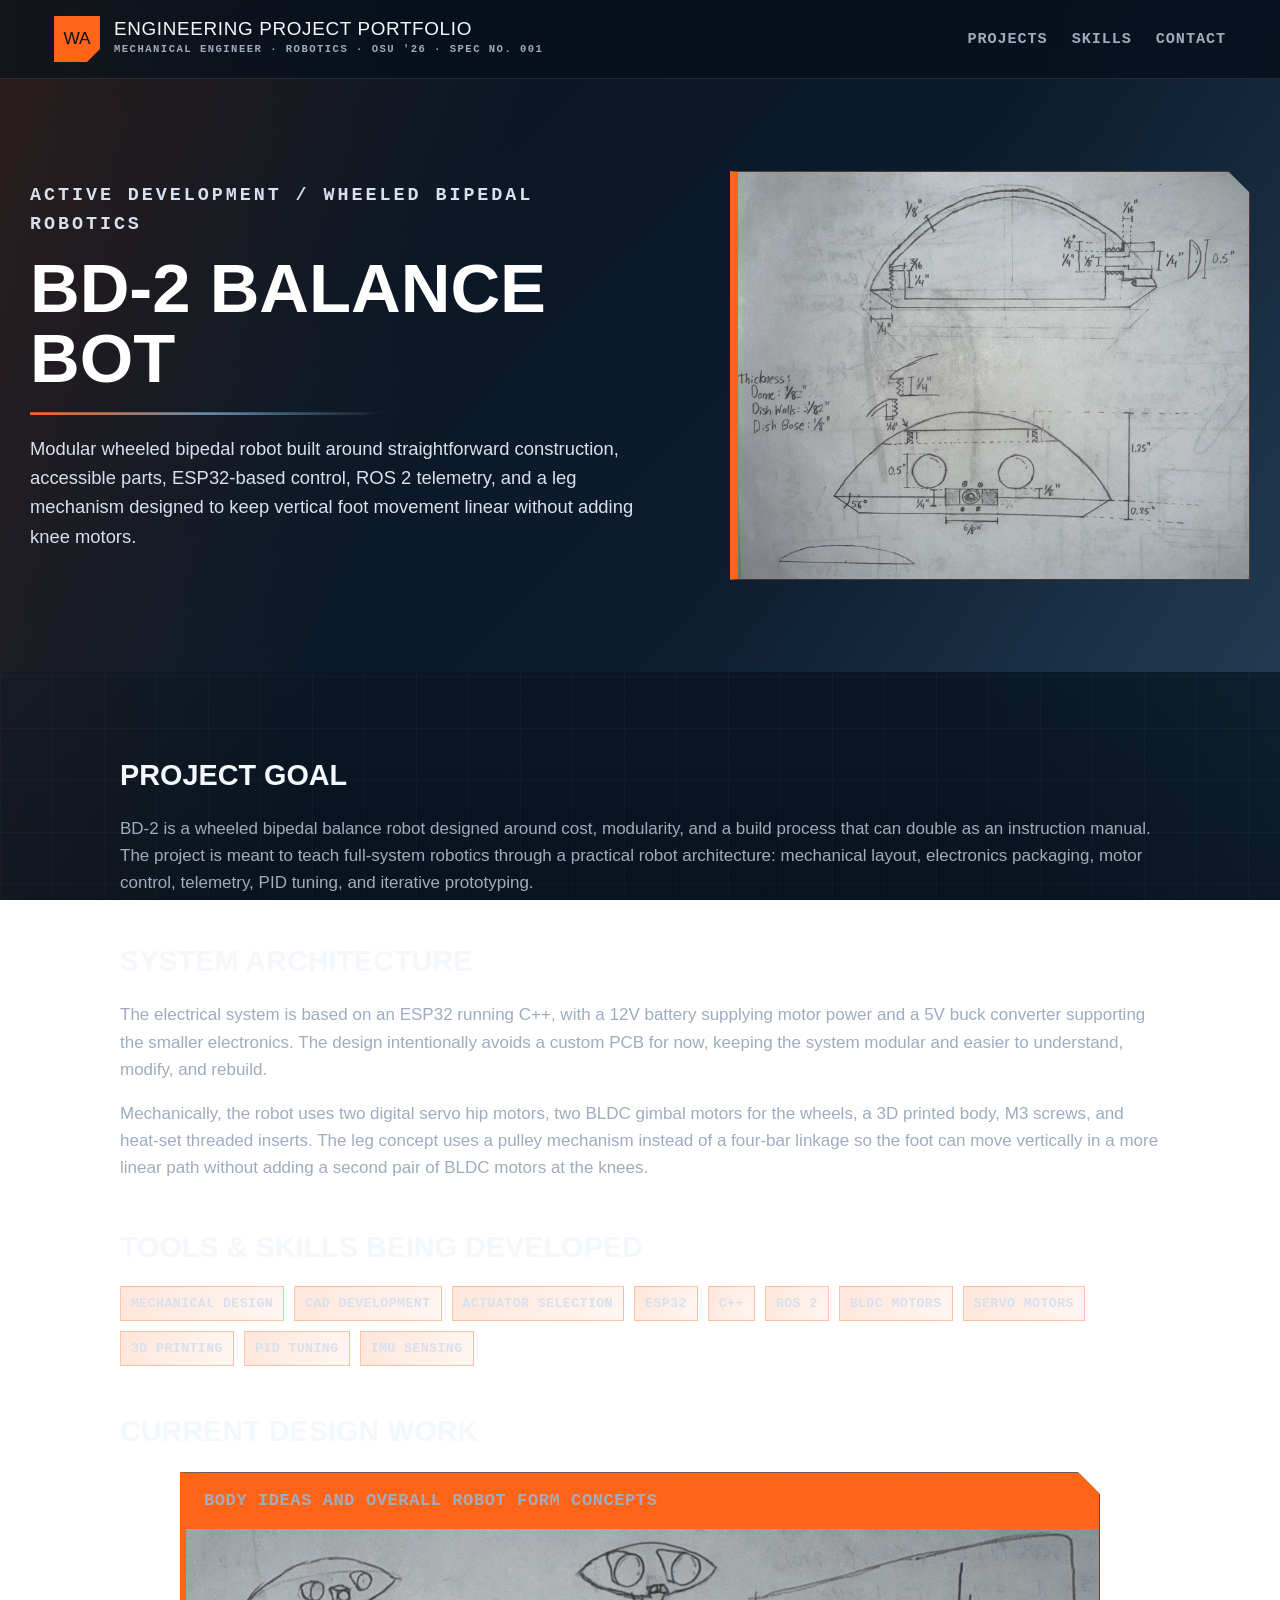
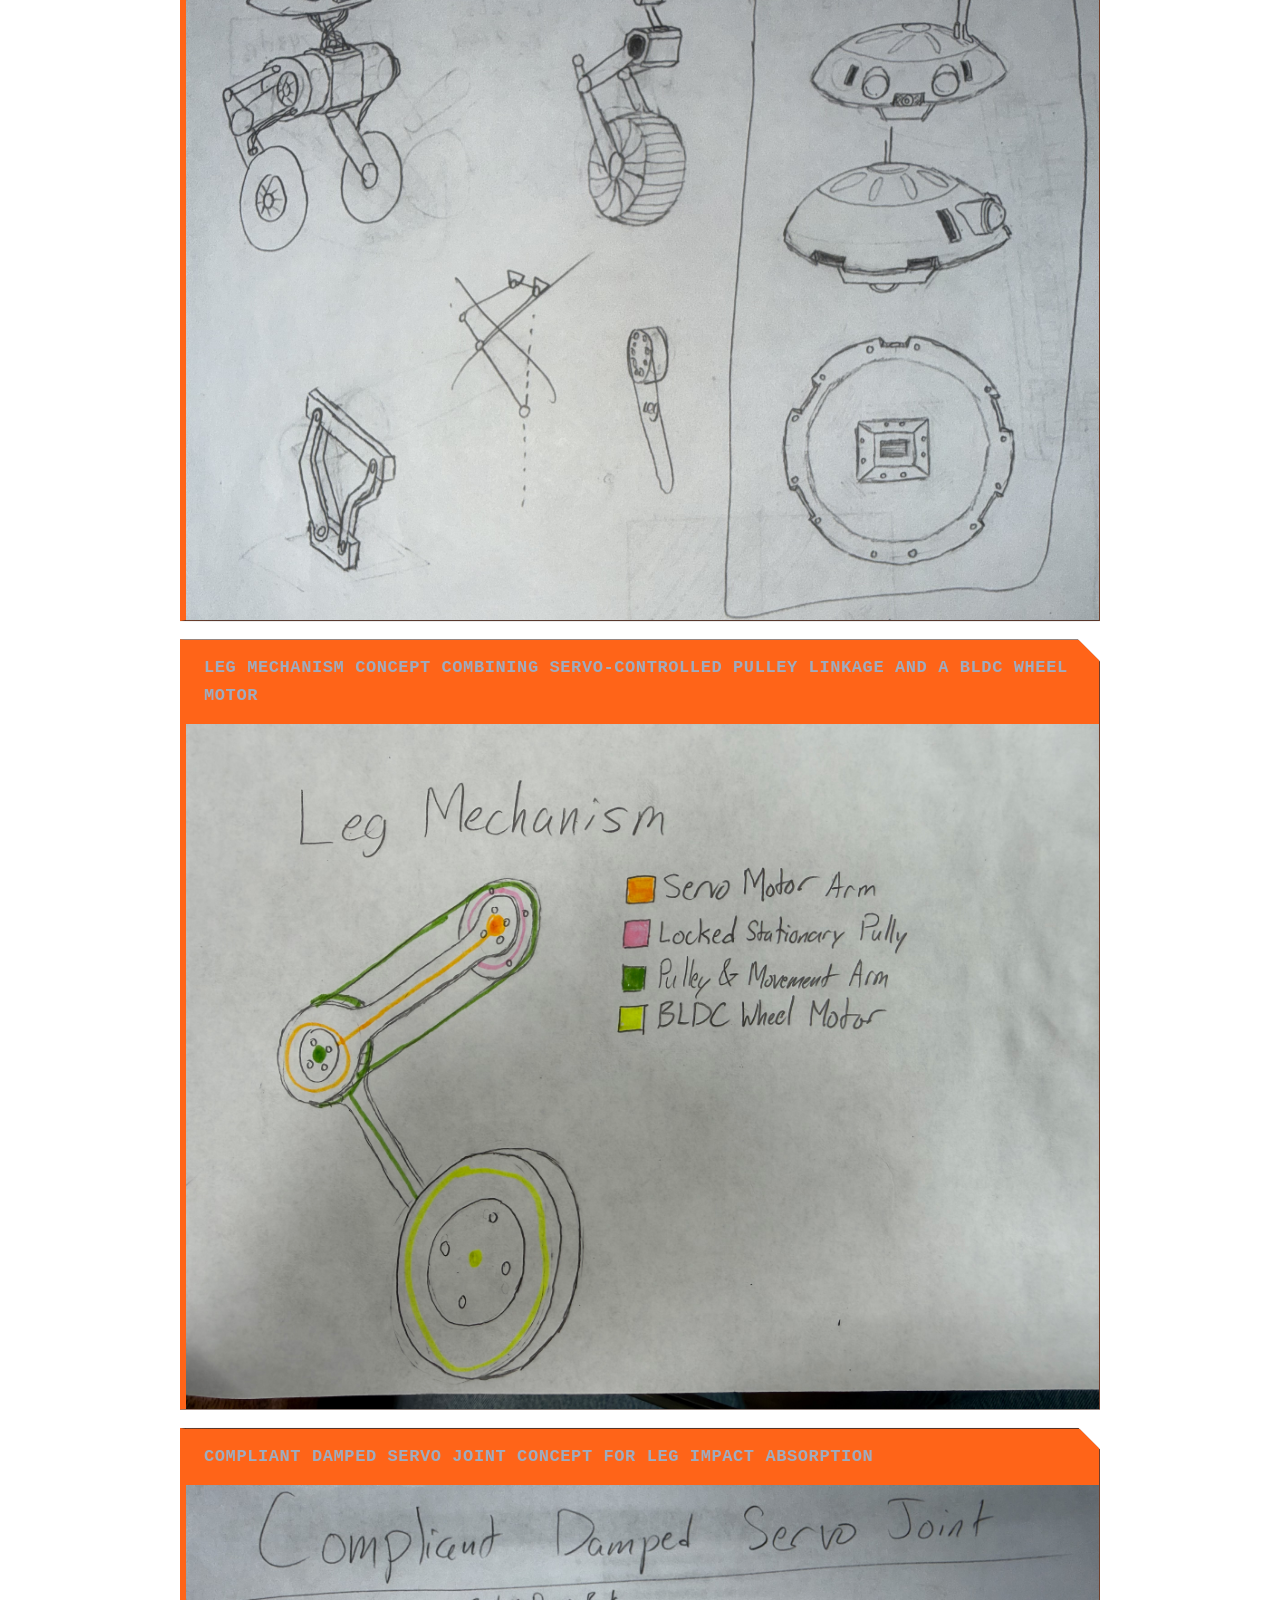
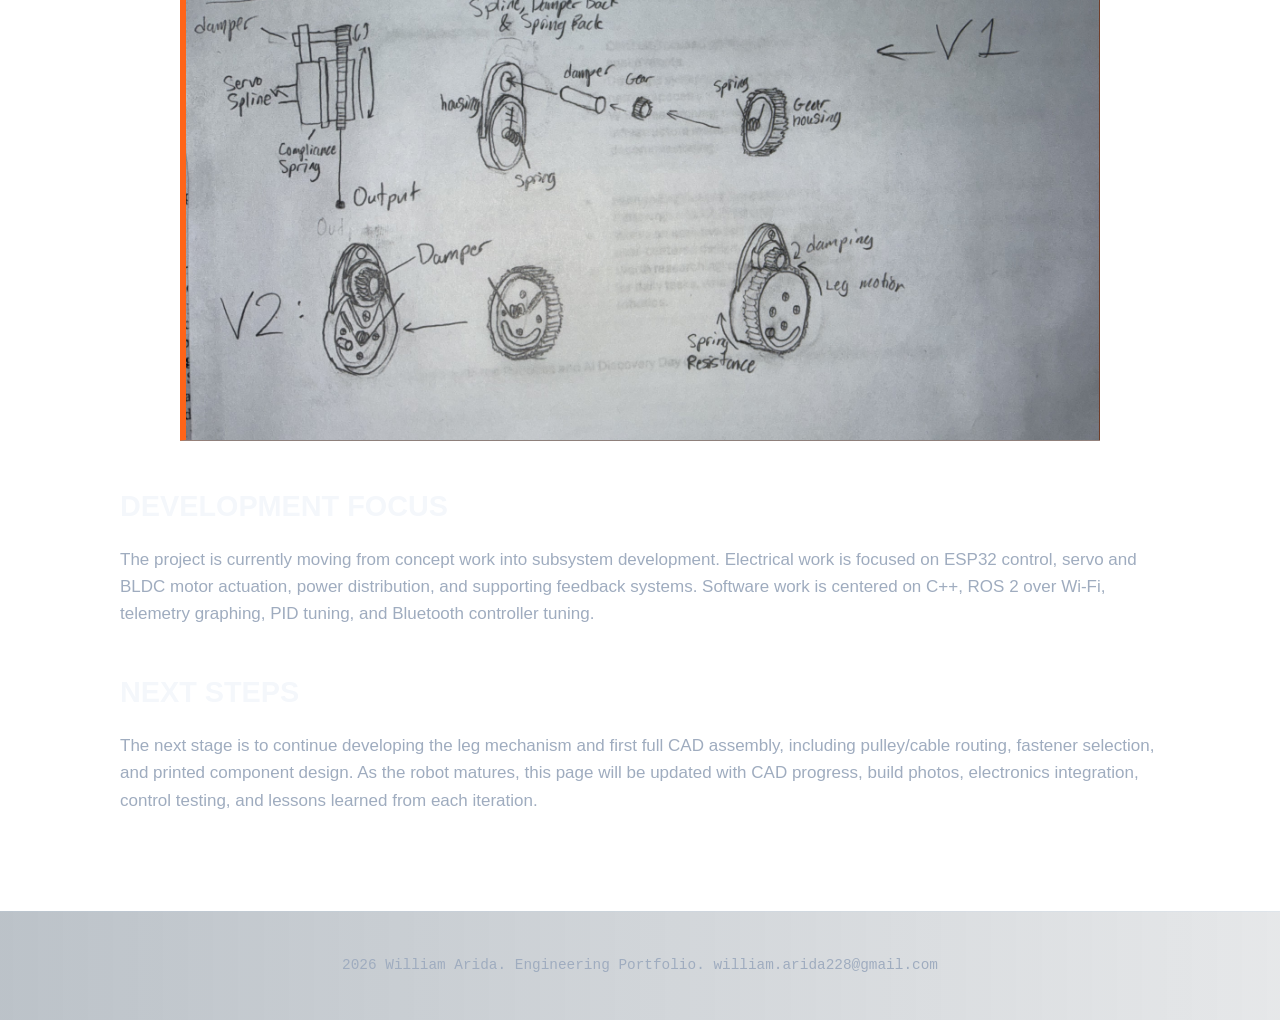
==== projects/bipedal_robot/bipedal_robot_index.html @ d2b4e628 "Polish portfolio orange accents" ====
<!DOCTYPE html>
<html lang="en">
<head>
  <meta charset="UTF-8">
  <meta name="viewport" content="width=device-width, initial-scale=1.0">
  <title>BD-2 Balance Bot | William Arida</title>
  <meta name="description" content="William Arida active robotics project page for BD-2, a modular wheeled bipedal balance robot using ESP32 control, C++, ROS 2 telemetry, servo hips, BLDC wheel motors, and 3D printed mechanical systems.">
  <meta name="author" content="William Arida">
  <meta name="robots" content="index, follow">
  <link rel="canonical" href="https://williamarida.github.io/projects/bipedal_robot/bipedal_robot_index.html">
  <meta property="og:type" content="article">
  <meta property="og:title" content="BD-2 Balance Bot | William Arida">
  <meta property="og:description" content="Active robotics development project by William Arida focused on a modular wheeled bipedal robot with servo hips, BLDC wheel motors, ESP32 control, and ROS 2 telemetry.">
  <meta property="og:url" content="https://williamarida.github.io/projects/bipedal_robot/bipedal_robot_index.html">
  <meta property="og:image" content="https://williamarida.github.io/projects/bipedal_robot/images/Head_Schematic.jpeg">
  <meta name="twitter:card" content="summary_large_image">

  <script type="application/ld+json">
  {
    "@context": "https://schema.org",
    "@type": "CreativeWork",
    "name": "BD-2 Balance Bot",
    "url": "https://williamarida.github.io/projects/bipedal_robot/bipedal_robot_index.html",
    "author": {
      "@type": "Person",
      "name": "William Arida",
      "url": "https://williamarida.github.io/"
    },
    "about": [
      "Robotics",
      "Self-balancing control",
      "Inverted pendulum",
      "PID control",
      "ESP32",
      "ROS 2",
      "BLDC motors",
      "Mechanical linkages",
      "Prototyping"
    ]
  }
  </script>
  <link rel="stylesheet" href="../../style.css?v=20260930-orange-hero-rails">
</head>

<body>
  <header class="site-header">
    <nav class="navbar">
      <a href="../../index.html" class="logo" aria-label="William Arida portfolio homepage">
        <span class="logo-badge">WA</span>
        <span class="logo-copy">
          <span class="logo-title">Engineering Project Portfolio</span>
          <span class="logo-subtitle">Mechanical Engineer · Robotics · OSU '26 · Spec No. 001</span>
        </span>
      </a>

      <div class="nav-links">
        <a href="../../index.html#projects">Projects</a>
        <a href="../../index.html#skills">Skills</a>
        <a href="../../index.html#contact">Contact</a>
      </div>
    </nav>
  </header>

  <main>
    <section class="project-hero">
      <div class="project-hero-with-image">
        <div class="project-hero-copy">
          <p class="eyebrow">Active Development / Wheeled Bipedal Robotics</p>
          <h1>BD-2 Balance Bot</h1>
          <p>
            Modular wheeled bipedal robot built around straightforward construction, accessible parts,
            ESP32-based control, ROS 2 telemetry, and a leg mechanism designed to keep vertical foot
            movement linear without adding knee motors.
          </p>
        </div>

        <img
          src="images/Head_Schematic.jpeg"
          alt="Head schematic for bipedal self stabilizing robot"
          class="project-hero-image"
        >
      </div>
    </section>

    <section class="project-page">
      <div class="project-detail-grid">
        <div class="project-main-flow">
          <h2>Project Goal</h2>
          <p>
            BD-2 is a wheeled bipedal balance robot designed around cost, modularity, and a build process
            that can double as an instruction manual. The project is meant to teach full-system robotics
            through a practical robot architecture: mechanical layout, electronics packaging, motor control,
            telemetry, PID tuning, and iterative prototyping.
          </p>

          <h2>System Architecture</h2>
          <p>
            The electrical system is based on an ESP32 running C++, with a 12V battery supplying motor
            power and a 5V buck converter supporting the smaller electronics. The design intentionally
            avoids a custom PCB for now, keeping the system modular and easier to understand, modify,
            and rebuild.
          </p>
          <p>
            Mechanically, the robot uses two digital servo hip motors, two BLDC gimbal motors for the
            wheels, a 3D printed body, M3 screws, and heat-set threaded inserts. The leg concept uses
            a pulley mechanism instead of a four-bar linkage so the foot can move vertically in a more
            linear path without adding a second pair of BLDC motors at the knees.
          </p>
          
          <h2>Tools & Skills Being Developed</h2>
          <div class="skills-list project-skill-list">
            <span>Mechanical Design</span>
            <span>CAD Development</span>
            <span>Actuator Selection</span>
            <span>ESP32</span>
            <span>C++</span>
            <span>ROS 2</span>
            <span>BLDC Motors</span>
            <span>Servo Motors</span>
            <span>3D Printing</span>
            <span>PID Tuning</span>
            <span>IMU Sensing</span>
          </div>
          
          <h2>Current Design Work</h2>
          <div class="project-feature-showcase single-column-showcase">
            <article class="project-feature-item">
              <p class="feature-bubble">Body ideas and overall robot form concepts</p>
              <img src="images/Body_Concept.jpeg" alt="Body concept sketches for a wheeled bipedal robot">
            </article>

            <article class="project-feature-item">
              <p class="feature-bubble">Leg mechanism concept combining servo-controlled pulley linkage and a BLDC wheel motor</p>
              <img src="images/Leg_Mechanism.jpeg" alt="Leg mechanism sketch showing servo arm, pulleys, and wheel motor">
            </article>

            <article class="project-feature-item">
              <p class="feature-bubble">Compliant damped servo joint concept for leg impact absorption</p>
              <img src="images/Joint_Damper_Mechanism.jpeg" alt="Compliant damped servo joint mechanism sketch">
            </article>
          </div>

          <h2>Development Focus</h2>
          <p>
            The project is currently moving from concept work into subsystem development. Electrical
            work is focused on ESP32 control, servo and BLDC motor actuation, power distribution, and
            supporting feedback systems. Software work is centered on C++, ROS 2 over Wi-Fi, telemetry
            graphing, PID tuning, and Bluetooth controller tuning.
          </p>

          <h2>Next Steps</h2>
          <p>
            The next stage is to continue developing the leg mechanism and first full CAD assembly,
            including pulley/cable routing, fastener selection, and printed component design. As the
            robot matures, this page will be updated with CAD progress, build photos, electronics
            integration, control testing, and lessons learned from each iteration.
          </p>
        </div>
      </div>
    </section>
  </main>

  <footer class="project-acknowledgements">
    <p>2026 William Arida. Engineering Portfolio. william.arida228@gmail.com</p>
  </footer>
</body>
</html>
---- style.css ----
/* =========================
   GLOBAL DESIGN SYSTEM
   These variables control the site's main colors, spacing, shadows, and sizing.
   ========================= */

:root {
  --bg: #06111d;
  --bg-soft: #0a1a2a;
  --bg-card: #101c2a;
  --bg-card-light: #17283a;
  --bg-panel-gray: #20262f;
  --steel-blue: #20364b;
  --steel-blue-soft: #2b465e;

  --text-main: #f4f7fb;
  --text-soft: #d8e0ee;
  --text-muted: #9facbf;

  --accent: #ff6418;
  --accent-strong: #ffb15f;
  --accent-warm: #ff9f2f;
  --action-text: #07111d;

  --border: rgba(180, 210, 236, 0.13);
  --border-strong: rgba(255, 100, 24, 0.32);
  --blue-border: rgba(96, 145, 181, 0.24);
  --blue-line: rgba(118, 171, 207, 0.16);
  --accent-glow: rgba(255, 100, 24, 0.18);

  --shadow: 0 24px 80px rgba(0, 0, 0, 0.42);
  --max-width: 1220px;
  --panel-cut: 22px;
  --font-main: "Inter", "Segoe UI", Arial, Helvetica, sans-serif;
  --font-display: "Arial Black", "Segoe UI Black", "Inter", Arial, Helvetica, sans-serif;
  --font-mono: "Cascadia Mono", "Consolas", "SFMono-Regular", "Roboto Mono", monospace;

  --radius-lg: 0;
  --radius-md: 0;
  --radius-sm: 0;
}

/* Universal box sizing makes width and padding easier to control. */
* {
  box-sizing: border-box;
}

/* Smooth scrolling makes navbar links glide to page sections. */
html {
  scroll-behavior: smooth;
}

/* Main page body styling: dark background, default font, and readable line spacing. */
body {
  margin: 0;
  font-family: var(--font-main);
  font-size: 17px;
  color: var(--text-main);
  background:
    linear-gradient(rgba(180, 210, 236, 0.035) 1px, transparent 1px),
    linear-gradient(90deg, rgba(180, 210, 236, 0.035) 1px, transparent 1px),
    linear-gradient(104deg, rgba(255, 100, 24, 0.09), transparent 34%),
    linear-gradient(248deg, rgba(72, 114, 148, 0.16), transparent 38%),
    linear-gradient(180deg, #06111d 0%, #0a1a2a 46%, #07131f 100%);
  background-size: 52px 52px, 52px 52px, auto, auto, auto;
  background-attachment: fixed;
  line-height: 1.6;
}

/* Keeps images responsive and prevents weird inline spacing. */
img {
  max-width: 100%;
  display: block;
}

/* Removes default link styling so links can look like cards/buttons. */
a {
  color: inherit;
  text-decoration: none;
}

h1,
h2,
h3 {
  font-family: var(--font-display);
}

button,
input,
select,
textarea {
  font-family: inherit;
}

/* =========================
   HEADER / NAVIGATION
   Sticky top navigation bar with a glassy dark background.
   ========================= */

/* Header stays at the top while scrolling. */
.site-header {
  position: sticky;
  top: 0;
  z-index: 20;
  color: white;
  background:
    linear-gradient(90deg, rgba(255, 100, 24, 0.045), transparent 34%),
    rgba(6, 17, 29, 0.82);
  border-bottom: 1px solid var(--border);
  backdrop-filter: blur(18px);
}

/* Navbar controls the horizontal layout of the logo and links. */
.navbar {
  max-width: var(--max-width);
  margin: 0 auto;
  padding: 16px 24px;
  display: flex;
  justify-content: space-between;
  align-items: center;
}

/* Logo/name styling on the left side of the navbar. */
.logo {
  display: inline-flex;
  align-items: center;
  gap: 14px;
  min-width: 0;
  font-family: var(--font-display);
  text-transform: uppercase;
}

.logo-badge {
  position: relative;
  display: grid;
  place-items: center;
  width: 46px;
  height: 46px;
  clip-path: polygon(0 0, 100% 0, 100% calc(100% - 13px), calc(100% - 13px) 100%, 0 100%);
  color: var(--action-text);
  background: var(--accent);
  font-size: 1.08rem;
  letter-spacing: 0;
}

.logo-copy {
  display: grid;
  gap: 3px;
  min-width: 0;
}

.logo-title {
  color: var(--text-main);
  font-size: 1.18rem;
  line-height: 1;
  letter-spacing: 0.035em;
}

.logo-subtitle {
  color: var(--text-muted);
  font-family: var(--font-mono);
  font-size: 0.66rem;
  font-weight: 800;
  letter-spacing: 0.14em;
}

/* Container for the navbar links. */
.nav-links {
  display: flex;
  gap: 24px;
  font-family: var(--font-mono);
  font-size: 0.95rem;
  font-weight: 800;
  text-transform: uppercase;
  letter-spacing: 0.06em;
  color: var(--text-muted);
}

/* Individual nav link hover setup. */
.nav-links a {
  position: relative;
  transition: color 0.2s ease;
}

/* Animated underline hidden by default. */
.nav-links a::after {
  content: "";
  position: absolute;
  left: 0;
  bottom: -7px;
  width: 0;
  height: 2px;
  background: var(--accent);
  transition: width 0.2s ease;
}

/* Makes nav links brighter on hover. */
.nav-links a:hover {
  color: var(--text-main);
}

/* Expands the underline on hover. */
.nav-links a:hover::after {
  width: 100%;
}

/* =========================
   HOMEPAGE HERO
   Large opening section with main intro.
   ========================= */

/* Main hero layout. */
.hero {
  position: relative;
  overflow: hidden;
  max-width: none;
  padding: 105px 24px 58px;
  border-bottom: 1px solid var(--border);
  background:
    linear-gradient(122deg, rgba(255, 100, 24, 0.12), transparent 26%),
    linear-gradient(180deg, rgba(23, 40, 58, 0.62), rgba(10, 26, 42, 0.20));
}

.hero::before {
  content: none;
}

/* Limits the width of hero text so it stays readable. */
.hero-content,
.hero-text {
  position: relative;
  z-index: 1;
  max-width: var(--max-width);
  margin-left: auto;
  margin-right: auto;
}

.hero-content > * {
  max-width: 760px;
}

.hero-with-portrait {
  display: grid;
  grid-template-columns: minmax(0, 1fr) minmax(260px, 360px);
  gap: 46px;
  align-items: center;
}

.hero-copy {
  max-width: 760px;
}

/* Small uppercase label used above section titles. */
.eyebrow {
  margin: 0 0 14px;
  color: var(--accent);
  font-family: var(--font-mono);
  font-size: 0.78rem;
  font-weight: 900;
  text-transform: uppercase;
  letter-spacing: 0.16em;
}

/* Main hero headline. */
.hero h1 {
  margin: 0;
  font-family: var(--font-display);
  font-size: clamp(2.5rem, 6vw, 5.05rem);
  line-height: 0.96;
  letter-spacing: 0;
  text-transform: uppercase;
}

.hero-credential {
  margin: 18px 0 0;
  color: var(--text-soft);
  font-size: clamp(1.08rem, 2.2vw, 1.45rem);
  font-weight: 850;
  letter-spacing: 0;
}

/* Supporting paragraph below the hero headline. */
.hero-description {
  max-width: 690px;
  margin-top: 28px;
  color: var(--text-soft);
  font-size: 1.08rem;
}

.hero-portrait {
  width: 100%;
  aspect-ratio: 1 / 1;
  object-fit: cover;
  object-position: center top;
  clip-path: polygon(0 0, calc(100% - var(--panel-cut)) 0, 100% var(--panel-cut), 100% 100%, 0 100%);
  border: 1px solid var(--blue-border);
  border-radius: var(--radius-lg);
  background: var(--bg-card-light);
  box-shadow:
    -12px 12px 0 rgba(255, 100, 24, 0.12),
    var(--shadow);
}

/* =========================
   GENERAL SECTIONS
   Shared spacing and heading styles for major page sections.
   ========================= */

/* Main section wrapper used for projects, skills, and contact. */
.section {
  max-width: var(--max-width);
  margin: 0 auto;
  padding: 74px 24px;
}

/* Section heading block. */
.section-heading {
  position: relative;
  max-width: 760px;
  margin-bottom: 34px;
  padding-left: 16px;
  border-left: 5px solid var(--accent);
}

/* Main section heading text. */
.section-heading h2 {
  margin: 0;
  font-family: var(--font-display);
  font-size: clamp(2rem, 4vw, 3.2rem);
  line-height: 1;
  letter-spacing: 0;
  text-transform: uppercase;
}

.section-heading h2::after {
  content: "";
  display: block;
  width: 74px;
  height: 3px;
  margin-top: 16px;
  background:
    linear-gradient(90deg, var(--accent), rgba(118, 171, 207, 0.74), transparent);
  clip-path: polygon(0 0, 100% 0, 88% 100%, 0% 100%);
}

/* Supporting paragraph under section headings. */
.section-heading p:last-child {
  margin-top: 16px;
  color: var(--text-muted);
}

.project-subsection-heading {
  margin-top: 54px;
}

/* =========================
   STACKED HORIZONTAL PROJECT CARDS
   Wide project cards stacked vertically, with image left and text right.
   ========================= */

/* Project list container: one project per row. */
.project-grid {
  display: grid;
  grid-template-columns: 1fr;
  gap: 22px;
}

/* Main project card layout. Can be used on <a> or <article>. */
.project-card {
  position: relative;
  overflow: hidden;
  min-height: 245px;
  display: grid;
  grid-template-columns: 330px minmax(0, 1fr);
  clip-path: polygon(0 0, calc(100% - var(--panel-cut)) 0, 100% var(--panel-cut), 100% 100%, 0 100%);
  cursor: pointer;
  color: inherit;
  text-decoration: none;
  border: 1px solid rgba(255, 100, 24, 0.32);
  border-left: 8px solid var(--accent);
  border-radius: var(--radius-lg);
  background:
    linear-gradient(90deg, rgba(255, 100, 24, 0.22), transparent 34px),
    linear-gradient(135deg, rgba(118, 171, 207, 0.10), rgba(255, 255, 255, 0.018)),
    var(--bg-card);
  box-shadow: 0 18px 55px rgba(0, 0, 0, 0.24);
  transition:
    transform 0.22s ease,
    box-shadow 0.22s ease,
    border-color 0.22s ease;
}

/* Subtle glow overlay hidden until hover. */
.project-card::before {
  content: "";
  position: absolute;
  inset: 0;
  background:
    linear-gradient(90deg, rgba(255, 100, 24, 0.09), transparent 42%),
    linear-gradient(235deg, rgba(73, 120, 154, 0.16), transparent 34%);
  opacity: 0;
  z-index: 0;
  transition: opacity 0.22s ease;
  pointer-events: none;
}

.project-card::after {
  content: "";
  position: absolute;
  top: 0;
  right: 0;
  width: var(--panel-cut);
  height: var(--panel-cut);
  background: var(--accent);
  clip-path: polygon(100% 0, 100% 100%, 0 0);
  z-index: 2;
  pointer-events: none;
}

/* Project card hover movement and border glow. */
.project-card:hover {
  transform: translateY(-5px);
  border-color: rgba(255, 100, 24, 0.54);
  box-shadow:
    0 28px 85px rgba(0, 0, 0, 0.42),
    0 0 0 1px rgba(118, 171, 207, 0.10);
}

/* Turns on the glow overlay when hovering over a card. */
.project-card:hover::before {
  opacity: 1;
}

/* Featured card currently behaves like the others, but this class lets us style it later if needed. */
.featured-card {
  grid-column: auto;
}

/* Project image styling for real images. */
.project-image {
  width: 100%;
  height: 100%;
  min-height: 245px;
  object-fit: cover;
  background: var(--bg-card-light);
  border-right: 2px solid var(--accent);
  transition:
    transform 0.35s ease,
    filter 0.35s ease;
}

/* Slight image zoom on card hover. */
.project-card:hover .project-image {
  transform: scale(1.045);
  filter: brightness(1.08) contrast(1.03);
}

/* Placeholder image block for projects without images yet. */
.placeholder {
  width: 100%;
  height: 100%;
  min-height: 245px;
  display: grid;
  place-items: center;
  color: var(--text-muted);
  font-weight: 900;
  letter-spacing: 0.08em;
  text-transform: uppercase;
  border-right: 1px solid var(--border);
  background:
    linear-gradient(135deg, rgba(255, 100, 24, 0.13), transparent 42%),
    var(--bg-card-light);
}

/* Right-side project text area. */
.project-content {
  position: relative;
  z-index: 1;
  padding: 0;
  display: flex;
  flex-direction: column;
  justify-content: center;
}

/* Top metadata row inside each project card. */
.project-topline {
  margin: 16px 26px 0;
  padding-bottom: 10px;
  border-bottom: 1px solid rgba(255, 100, 24, 0.26);
  display: flex;
  justify-content: space-between;
  gap: 14px;
  align-items: center;
  margin-bottom: 12px;
}

/* Shared small uppercase metadata style. */
.project-category,
.project-status {
  margin: 0;
  font-family: var(--font-mono);
  font-size: 0.72rem;
  font-weight: 900;
  text-transform: uppercase;
  letter-spacing: 0.12em;
}

/* Project category/date text. */
.project-category {
  color: var(--accent);
}

/* Project status pill. */
.project-status {
  padding: 6px 9px;
  border-radius: 0;
  color: var(--accent-strong);
  background:
    linear-gradient(120deg, rgba(255, 100, 24, 0.16), rgba(255, 100, 24, 0.055));
  border: 1px solid rgba(255, 100, 24, 0.38);
  white-space: nowrap;
  transition:
    color 0.2s ease,
    background 0.2s ease,
    border-color 0.2s ease;
}

.project-card:hover .project-status {
  color: var(--action-text);
  background: var(--accent);
  border-color: var(--accent);
}

/* Project title. */
.project-content h3 {
  width: 100%;
  margin: 0;
  padding: 14px 26px 15px;
  color: var(--action-text);
  background: var(--accent);
  font-family: var(--font-display);
  font-size: clamp(1.25rem, 2.6vw, 1.95rem);
  line-height: 1;
  letter-spacing: 0;
  text-transform: uppercase;
}

/* Project description paragraph. */
.project-content p {
  max-width: 660px;
  margin-top: 0;
  color: var(--text-muted);
}

.project-content > p:not(.project-category):not(.project-status):not(.project-link) {
  margin: 18px 26px 0;
}

/* Technical tag container. */
.project-tags {
  display: flex;
  flex-wrap: wrap;
  gap: 8px;
  margin: 16px 26px 18px;
}

/* Shared tag styling for project tags and skill tags. */
.project-tags span,
.skills-list span {
  display: inline-flex;
  align-items: center;
  min-height: 32px;
  padding: 6px 10px;
  border-radius: 0;
  color: var(--text-soft);
  font-family: var(--font-mono);
  background:
    linear-gradient(112deg, rgba(255, 100, 24, 0.16), rgba(255, 100, 24, 0.055));
  border: 1px solid rgba(255, 100, 24, 0.32);
  font-size: 0.83rem;
  font-weight: 750;
  text-transform: uppercase;
  letter-spacing: 0.03em;
}

/* Project link-style text at bottom of cards. */
.project-link {
  display: inline-flex;
  align-items: center;
  justify-content: center;
  width: fit-content;
  margin: auto 26px 24px;
  padding: 10px 14px;
  color: var(--accent-strong);
  background:
    linear-gradient(120deg, rgba(255, 100, 24, 0.13), rgba(255, 100, 24, 0.045));
  border: 1px solid var(--accent);
  font-family: var(--font-mono);
  font-size: 0.82rem;
  font-weight: 900;
  text-transform: uppercase;
  letter-spacing: 0.06em;
  transition:
    transform 0.2s ease,
    color 0.2s ease,
    background 0.2s ease;
}

/* Moves the project link text slightly right on hover. */
.project-card:hover .project-link {
  transform: translateX(4px);
  color: var(--action-text);
  background: var(--accent);
}

/* Styling for coming soon links/cards. */
.inactive-link {
  color: var(--text-muted);
  cursor: default;
}

/* Prevents unfinished cards from pretending to be clickable links. */
article.project-card {
  cursor: default;
}

/* =========================
   SKILLS SECTION
   Technical skills shown as small pill-shaped tags.
   ========================= */

/* Full-width skills band with subtle borders. */
.skills-section {
  position: relative;
  overflow: hidden;
  max-width: none;
  border-top: 1px solid var(--border);
  border-bottom: 1px solid var(--border);
  background:
    linear-gradient(180deg, rgba(32, 54, 75, 0.36), rgba(20, 31, 43, 0.16));
}

/* Keeps skills section content aligned with the rest of the site. */
.skills-section .section-heading,
.skills-section .skills-list {
  position: relative;
  z-index: 1;
  max-width: var(--max-width);
  margin-left: auto;
  margin-right: auto;
}

/* Skill tag layout. */
.skills-list {
  display: flex;
  flex-wrap: wrap;
  gap: 10px;
}

/* Skill tag hover animation. */
.skills-list span {
  transition:
    transform 0.2s ease,
    border-color 0.2s ease,
    background 0.2s ease;
}

/* Skill tags lift and glow slightly on hover. */
.skills-list span:hover {
  transform: translateY(-3px);
  border-color: rgba(255, 100, 24, 0.42);
  background:
    linear-gradient(112deg, rgba(255, 100, 24, 0.20), rgba(255, 100, 24, 0.08));
}

/* =========================
   CONTACT SECTION
   Final call-to-action area with email, LinkedIn, GitHub, and resume links.
   ========================= */

/* Main contact section spacing. */
.contact-section {
  padding-bottom: 86px;
}

/* Large contact card wrapper. */
.contact-card {
  position: relative;
  overflow: hidden;
  padding: 38px;
  border-radius: var(--radius-lg);
  border: 1px solid rgba(255, 100, 24, 0.22);
  background:
    linear-gradient(112deg, rgba(255, 100, 24, 0.15), transparent 34%),
    linear-gradient(135deg, rgba(118, 171, 207, 0.09), rgba(255, 255, 255, 0.02)),
    var(--bg-card);
  box-shadow: var(--shadow);
  text-align: left;
}

.contact-card::before {
  content: none;
}

.contact-card > * {
  position: relative;
  z-index: 1;
}

/* Contact card heading. */
.contact-card h2 {
  margin: 0;
  font-size: clamp(2rem, 4vw, 3rem);
  letter-spacing: -0.04em;
}

/* Contact card paragraph. */
.contact-card p {
  max-width: 720px;
  color: var(--text-muted);
}

/* Contact link button row. */
.contact-links {
  display: flex;
  justify-content: flex-start;
  flex-wrap: wrap;
  gap: 12px;
  margin-top: 26px;
}

/* Individual contact buttons. */
.contact-links a,
.contact-action {
  display: inline-flex;
  align-items: center;
  justify-content: center;
  padding: 11px 14px;
  border-radius: 0;
  border: 1px solid var(--accent);
  color: var(--action-text);
  background: var(--accent);
  appearance: none;
  -webkit-appearance: none;
  font-family: var(--font-mono);
  font-size: 0.84rem;
  font-weight: 800;
  text-transform: uppercase;
  letter-spacing: 0.06em;
  cursor: pointer;
  transition:
    transform 0.2s ease,
    border-color 0.2s ease,
    background 0.2s ease;
}

/* Contact button hover effect. */
.contact-links a:hover,
.contact-action:hover,
.contact-action.is-copied {
  transform: translateY(-2px);
  color: var(--text-main);
  border-color: var(--accent);
  background: transparent;
}

/* Revealed email address after visitors press the email button. */
.email-reveal {
  margin: 18px 0 0;
  color: var(--text-soft);
}

.email-address {
  color: var(--accent-strong);
  font-weight: 850;
}

/* =========================
   FOOTER
   Small bottom section of the page.
   ========================= */

/* Footer styling. */
.footer {
  padding: 28px 24px;
  border-top: 1px solid var(--border);
  color: var(--text-muted);
  text-align: center;
  font-size: 0.9rem;
  background:
    linear-gradient(90deg, rgba(32, 54, 75, 0.30), rgba(10, 26, 42, 0.10));
}

/* =========================
   INDIVIDUAL PROJECT PAGE STYLES
   These styles support pages like projects/cbi_capstone/cbi_capstone.html.
   ========================= */

/* Project page hero section. */
.project-hero {
  position: relative;
  overflow: hidden;
  color: white;
  padding: 92px 24px;
  background:
    linear-gradient(112deg, rgba(255, 100, 24, 0.14), transparent 36%),
    linear-gradient(302deg, rgba(118, 171, 207, 0.17), transparent 38%),
    linear-gradient(135deg, #06111d, #102338);
}

.project-hero::before {
  content: none;
}

/* Project hero with a visual anchor image. */
.project-hero-with-image {
  position: relative;
  z-index: 1;
  max-width: var(--max-width);
  margin: 0 auto;
  display: grid;
  grid-template-columns: minmax(0, 0.95fr) minmax(320px, 0.85fr);
  gap: 42px;
  align-items: center;
}

.project-hero-copy {
  max-width: 650px;
  justify-self: start;
}

.project-hero-image {
  width: 100%;
  max-width: 520px;
  justify-self: end;
  height: auto;
  object-fit: contain;
  clip-path: polygon(0 0, calc(100% - var(--panel-cut)) 0, 100% var(--panel-cut), 100% 100%, 0 100%);
  border: 1px solid rgba(255, 100, 24, 0.26);
  border-left: 8px solid var(--accent);
  border-radius: var(--radius-lg);
  background: var(--bg-card-light);
  box-shadow: var(--shadow);
}

/* Project page main title. */
.project-hero h1 {
  font-family: var(--font-display);
  font-size: clamp(2.4rem, 6vw, 4.3rem);
  line-height: 1.02;
  letter-spacing: 0;
  text-transform: uppercase;
  margin-top: 0;
  margin-bottom: 18px;
}

.project-hero h1::after {
  content: "";
  display: block;
  width: min(360px, 72%);
  height: 3px;
  margin-top: 18px;
  background:
    linear-gradient(90deg, var(--accent), rgba(118, 171, 207, 0.78), transparent);
  clip-path: polygon(0 0, 100% 0, 92% 100%, 0% 100%);
}

/* Project page hero paragraph. */
.project-hero p {
  color: var(--text-soft);
  font-size: 1.15rem;
}

/* Main project page content wrapper. */
.project-page {
  max-width: var(--max-width);
  margin: 0 auto;
  padding: 80px 24px;
}

/* Project page layout. */
.project-detail-grid {
  display: block;
}

.project-main-flow {
  max-width: 1040px;
  margin: 0 auto;
}

/* Project page section headings. */
.project-page h2 {
  margin-top: 42px;
  margin-bottom: 12px;
  color: var(--text-main);
  font-family: var(--font-display);
  font-size: 1.8rem;
  letter-spacing: 0;
  text-transform: uppercase;
}

/* Removes extra top margin from the first project page heading. */
.project-page h2:first-child {
  margin-top: 0;
}

/* Project page body text. */
.project-page p,
.project-page li {
  color: var(--text-muted);
}

/* Project page bullet list spacing. */
.project-page ul {
  padding-left: 1.25rem;
}

/* Feature/image pairings for project design features. */
.project-feature-showcase {
  display: grid;
  grid-template-columns: repeat(2, minmax(0, 1fr));
  gap: 18px;
  margin-top: 18px;
}

.single-column-showcase {
  grid-template-columns: minmax(0, 1fr);
  max-width: 920px;
  margin-left: auto;
  margin-right: auto;
}

.project-feature-column {
  display: grid;
  gap: 18px;
}

.project-feature-item {
  position: relative;
  display: grid;
  overflow: hidden;
  clip-path: polygon(0 0, calc(100% - var(--panel-cut)) 0, 100% var(--panel-cut), 100% 100%, 0 100%);
  border: 1px solid rgba(255, 100, 24, 0.28);
  border-left: 6px solid var(--accent);
  border-radius: var(--radius-md);
  background:
    linear-gradient(90deg, rgba(255, 100, 24, 0.14), transparent 28px),
    linear-gradient(135deg, rgba(118, 171, 207, 0.09), rgba(255, 255, 255, 0.022)),
    var(--bg-card);
  box-shadow: 0 16px 45px rgba(0, 0, 0, 0.22);
  align-content: start;
}

.project-feature-item::before {
  content: "";
  position: absolute;
  top: 0;
  right: 0;
  width: var(--panel-cut);
  height: var(--panel-cut);
  background: var(--accent);
  clip-path: polygon(100% 0, 100% 100%, 0 0);
  z-index: 2;
  pointer-events: none;
}

.feature-bubble {
  position: relative;
  z-index: 1;
  margin: 0;
  padding: 14px 16px 14px 18px;
  color: var(--action-text);
  font-family: var(--font-mono);
  background: var(--accent);
  border-bottom: 1px solid var(--accent);
  font-weight: 750;
  text-transform: uppercase;
  letter-spacing: 0.035em;
}

.project-feature-item img,
.fabrication-strip img {
  width: 100%;
  height: auto;
  object-fit: contain;
  background: var(--bg-card-light);
}

.project-feature-item img {
  border: 0;
  border-radius: 0;
  box-shadow: none;
}

.feature-image-small {
  width: 33%;
  min-width: 150px;
  justify-self: center;
}

.feature-image-slightly-small {
  width: 90%;
  justify-self: center;
}

/* Keeps project-specific skill bubbles close to their heading. */
.project-skill-list {
  margin-top: 16px;
}

/* Fabrication process visuals below project skills. */
.fabrication-strip {
  display: grid;
  grid-template-columns: repeat(2, minmax(0, 1fr));
  gap: 18px;
  margin-top: 24px;
}

.fabrication-strip img {
  clip-path: polygon(0 0, calc(100% - var(--panel-cut)) 0, 100% var(--panel-cut), 100% 100%, 0 100%);
  aspect-ratio: 3 / 2;
  object-fit: cover;
  object-position: top center;
  border: 1px solid var(--accent);
  border-radius: var(--radius-md);
  box-shadow: 0 16px 45px rgba(0, 0, 0, 0.22);
}

/* Repository-style project documentation bank. */
.project-documentation-section {
  position: relative;
  overflow: hidden;
  max-width: none;
  border-top: 1px solid var(--border);
  border-bottom: 1px solid var(--border);
  background:
    linear-gradient(180deg, rgba(32, 54, 75, 0.32), rgba(15, 28, 42, 0.18));
}

.project-documentation {
  max-width: var(--max-width);
  margin: 0 auto;
  padding: 74px 24px;
}

.repo-bank {
  overflow: hidden;
  clip-path: polygon(0 0, calc(100% - var(--panel-cut)) 0, 100% var(--panel-cut), 100% 100%, 0 100%);
  border: 1px solid rgba(255, 100, 24, 0.24);
  border-radius: var(--radius-md);
  background:
    linear-gradient(135deg, rgba(118, 171, 207, 0.07), rgba(255, 255, 255, 0.015)),
    rgba(16, 28, 42, 0.90);
  box-shadow: var(--shadow);
}

.repo-row,
.repo-folder-summary,
.repo-type,
.repo-size {
  font-family: var(--font-mono);
}

.repo-row,
.repo-folder-summary {
  display: grid;
  grid-template-columns: minmax(0, 1fr) 110px 110px;
  gap: 16px;
  align-items: center;
  min-height: 48px;
  padding: 12px 16px;
  border-bottom: 1px solid var(--border);
}

.repo-row:last-child,
.repo-folder:last-child .repo-folder-summary,
.repo-folder-contents .repo-row:last-child {
  border-bottom: 0;
}

.repo-folder-summary {
  cursor: pointer;
  color: var(--text-soft);
  list-style: none;
}

.repo-folder-summary::-webkit-details-marker {
  display: none;
}

.repo-folder-summary::before {
  content: "+";
  color: var(--accent);
  font-weight: 900;
}

.repo-folder[open] .repo-folder-summary::before {
  content: "-";
}

.repo-folder-summary {
  grid-template-columns: 18px minmax(0, 1fr) 110px 110px;
}

.repo-folder-contents {
  border-bottom: 1px solid var(--border);
  background: rgba(6, 17, 29, 0.30);
}

.repo-folder-contents .repo-row {
  padding-left: 44px;
}

.repo-name {
  min-width: 0;
  overflow-wrap: anywhere;
  color: var(--text-soft);
  font-weight: 760;
}

.repo-download {
  display: inline-flex;
  align-items: center;
  gap: 9px;
  width: fit-content;
  color: var(--text-soft);
  transition: color 0.2s ease;
}

.repo-download::before {
  content: "↓";
  flex: 0 0 auto;
  color: var(--accent);
  font-size: 1.05rem;
  font-weight: 900;
  line-height: 1;
}

.repo-download:hover {
  color: var(--accent-strong);
}

.repo-type,
.repo-size {
  color: var(--text-muted);
  font-size: 0.86rem;
  font-weight: 800;
  text-transform: uppercase;
}

.project-acknowledgements {
  padding: 28px 24px;
  border-top: 1px solid var(--border);
  color: var(--text-muted);
  font-family: var(--font-mono);
  text-align: center;
  font-size: 0.9rem;
  background:
    linear-gradient(90deg, rgba(32, 54, 75, 0.30), rgba(10, 26, 42, 0.10));
}

/* =========================
   RESPONSIVE DESIGN
   Layout changes for tablets and smaller screens.
   ========================= */

/* Tablet layout adjustments. */
@media (max-width: 920px) {
  .hero {
    padding-top: 78px;
  }

  .hero-with-portrait {
    grid-template-columns: 1fr;
  }

  .hero-portrait {
    max-width: 360px;
  }

  /* Project cards keep horizontal layout but shrink the image column. */
  .project-card {
    grid-template-columns: 260px minmax(0, 1fr);
  }

  .project-content h3 {
    font-size: clamp(1.05rem, 2.7vw, 1.45rem);
  }

  .project-hero-with-image,
  .project-feature-showcase,
  .fabrication-strip,
  .repo-row,
  .repo-folder-summary {
    grid-template-columns: 1fr;
  }

  .repo-folder-summary {
    gap: 6px;
  }

  .repo-folder-contents .repo-row {
    padding-left: 16px;
  }

  .project-hero-copy {
    justify-self: stretch;
  }

  .project-hero-image {
    max-width: none;
  }

}

/* Phone portrait layout adjustments. */
@media (max-width: 720px) and (orientation: portrait) {
  /* Navbar stacks vertically on small screens. */
  .navbar {
    align-items: flex-start;
    flex-direction: column;
    gap: 14px;
  }

  .logo {
    gap: 12px;
  }

  .logo-badge {
    width: 40px;
    height: 40px;
    font-size: 0.95rem;
  }

  .logo-title {
    font-size: 0.96rem;
  }

  .logo-subtitle {
    font-size: 0.56rem;
    letter-spacing: 0.08em;
  }

  /* Nav links wrap if needed. */
  .nav-links {
    flex-wrap: wrap;
    gap: 16px;
  }

  /* Hero section gets tighter spacing on phones. */
  .hero {
    padding: 62px 20px 56px;
  }

  /* General sections get tighter spacing on phones. */
  .section {
    padding: 56px 20px;
  }

  /* Keeps the hero headline large but manageable on phones. */
  .hero h1 {
    font-size: clamp(2.35rem, 14vw, 4rem);
  }

  .hero-portrait {
    max-width: 100%;
  }

  /* Project cards stack on phones: image above, words below. */
  .project-card {
    grid-template-columns: 1fr;
    min-height: 0;
  }

  /* Images become a horizontal band above the card text on phones. */
  .project-image,
  .placeholder {
    min-height: 210px;
    height: 210px;
    border-right: none;
    border-bottom: 2px solid var(--accent);
  }

  .project-content h3 {
    padding: 13px 18px 14px;
  }

  .project-topline,
  .project-content > p:not(.project-category):not(.project-status):not(.project-link),
  .project-tags {
    margin-left: 18px;
    margin-right: 18px;
  }

  .project-link {
    margin-left: 18px;
    margin-right: 18px;
  }

  /* Project metadata stacks on phones. */
  .project-topline {
    align-items: flex-start;
    flex-direction: column;
  }

  /* Contact card gets smaller padding on phones. */
  .contact-card {
    padding: 24px;
  }
}
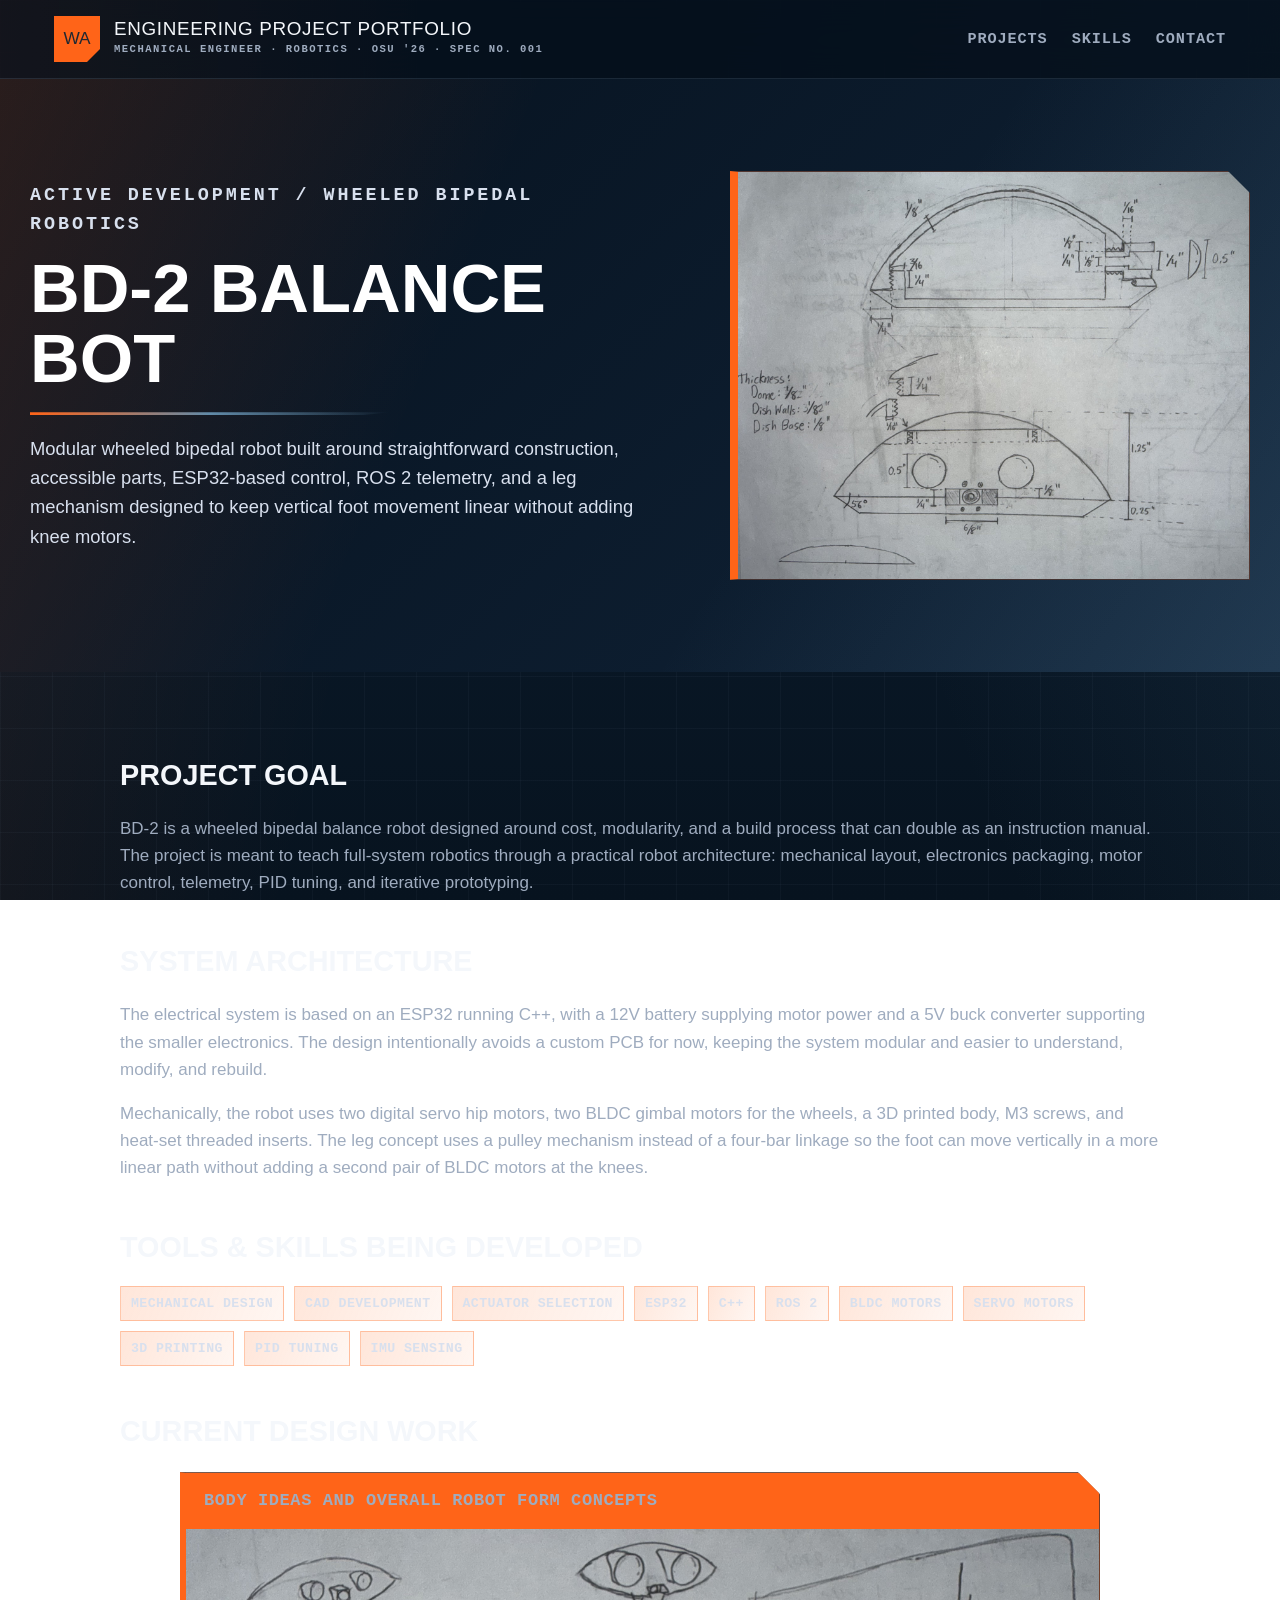
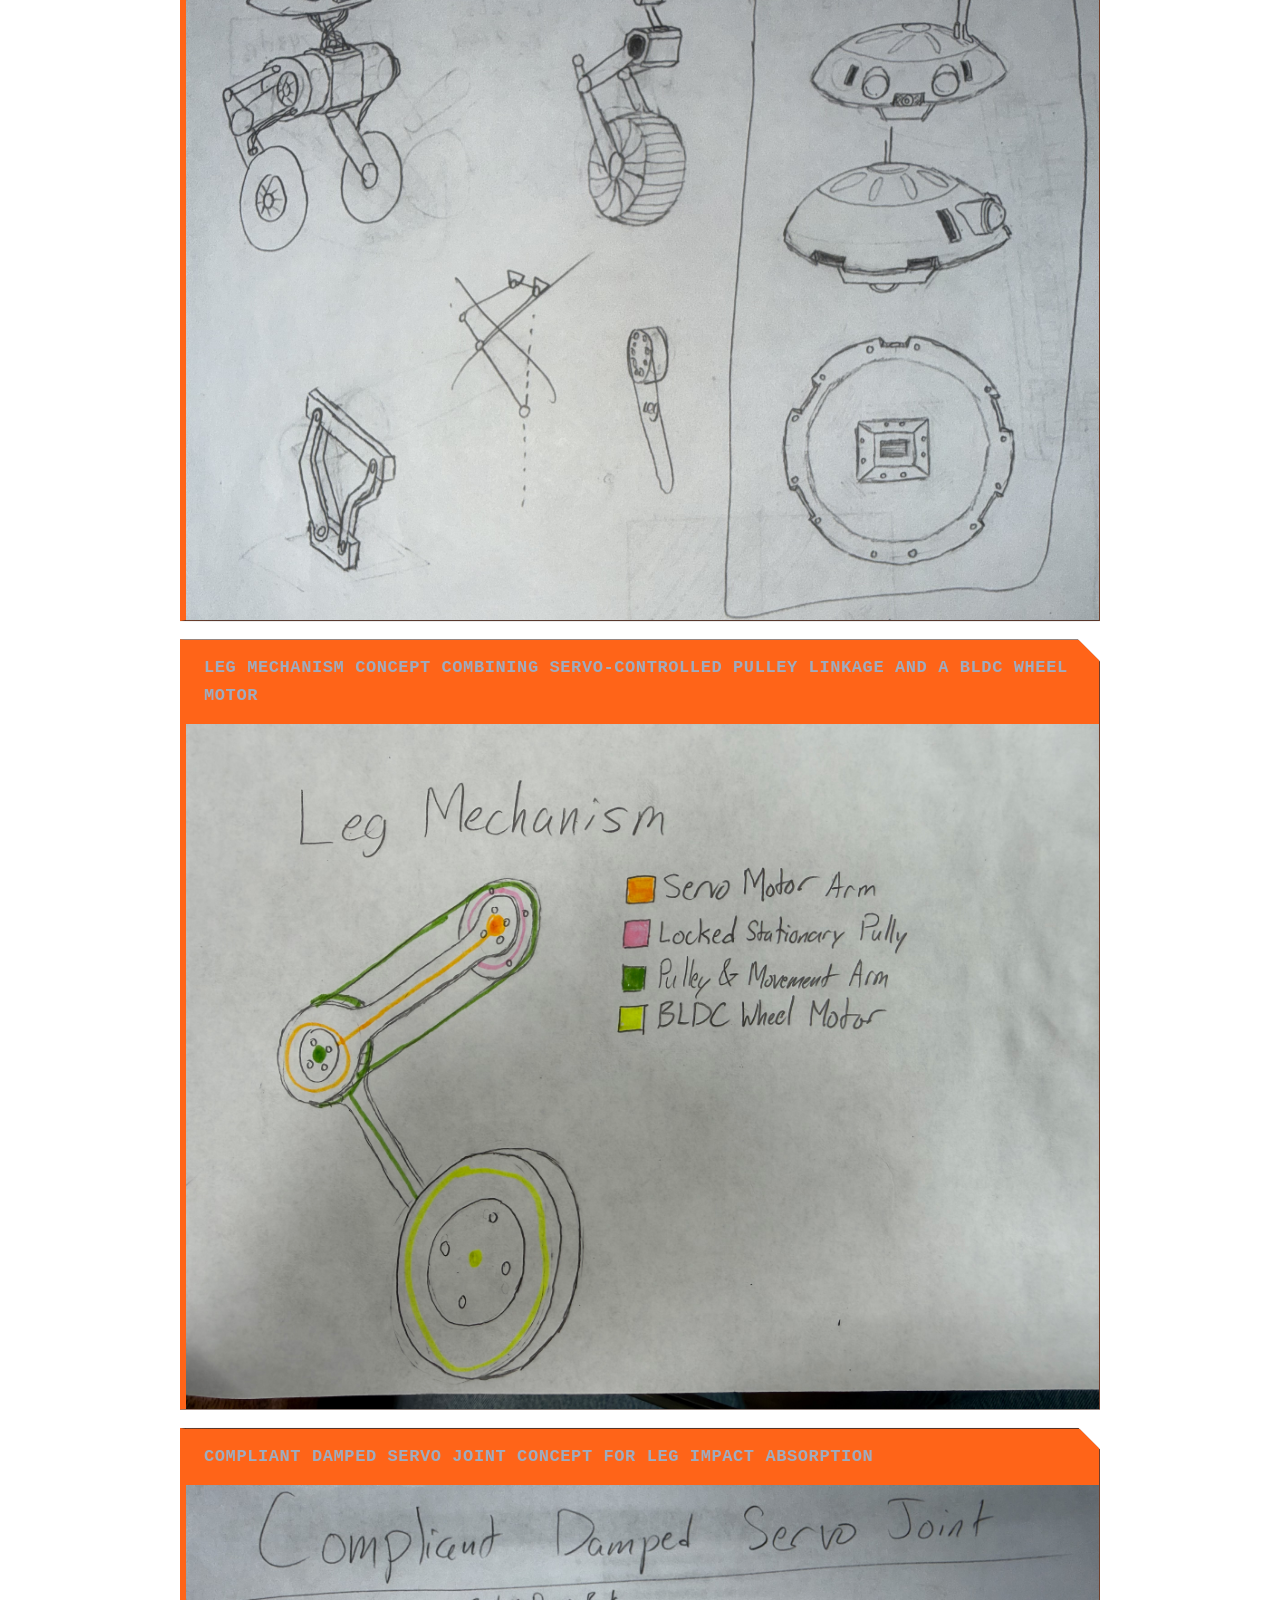
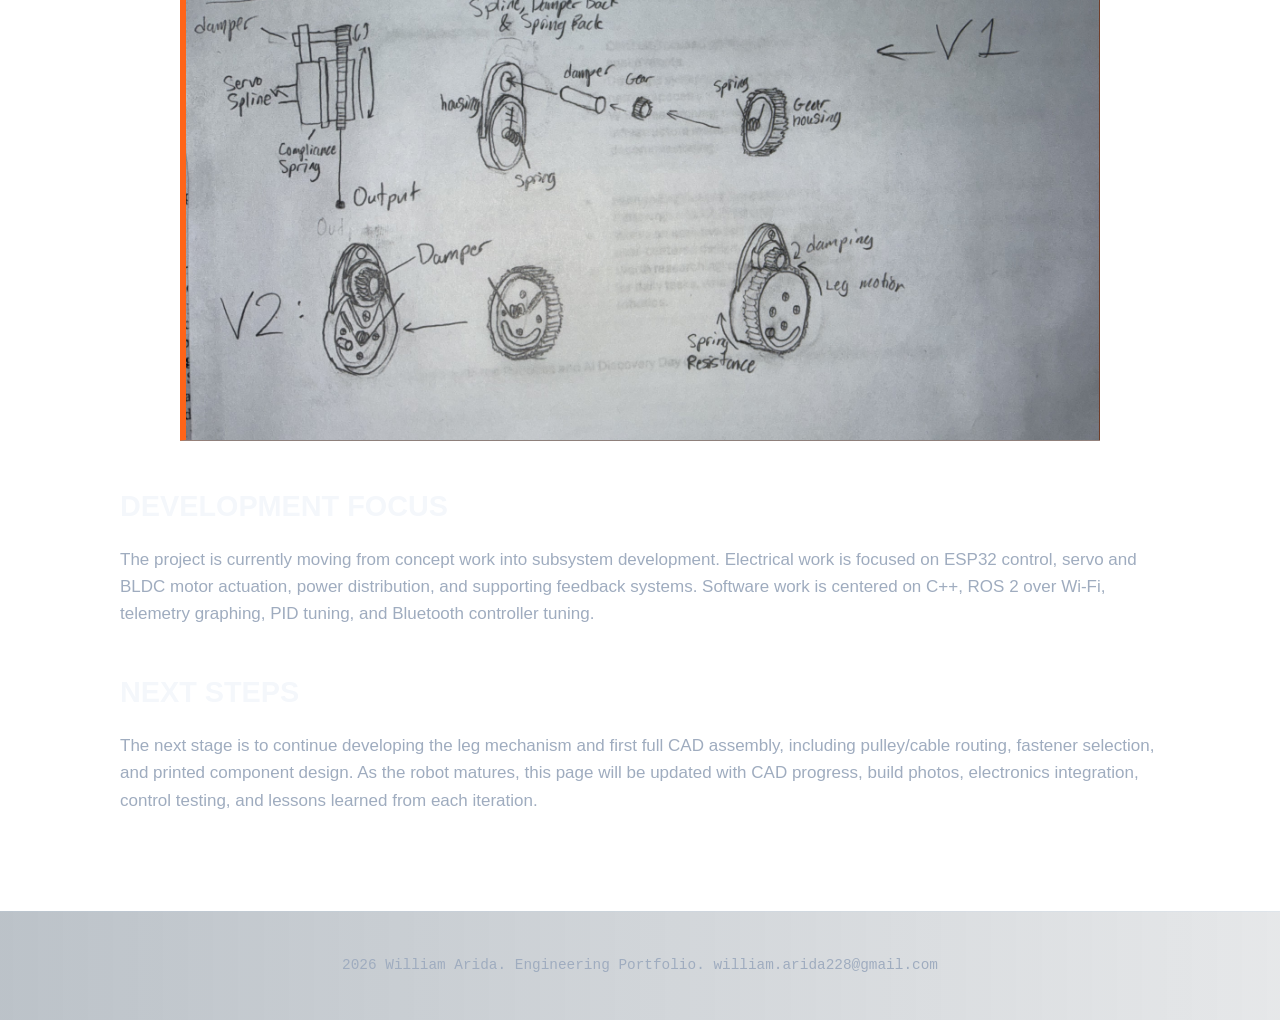
==== commit a20eaca2: "Tune caption and title colors" ====
--- a/projects/bipedal_robot/bipedal_robot_index.html
+++ b/projects/bipedal_robot/bipedal_robot_index.html
@@ -39,7 +39,7 @@
     ]
   }
   </script>
-  <link rel="stylesheet" href="../../style.css?v=20260930-orange-hero-rails">
+  <link rel="stylesheet" href="../../style.css?v=20260930-caption-contrast">
 </head>
 
 <body>
--- a/style.css
+++ b/style.css
@@ -19,7 +19,7 @@
   --accent: #ff6418;
   --accent-strong: #ffb15f;
   --accent-warm: #ff9f2f;
-  --action-text: #07111d;
+  --action-text: #202832;
 
   --border: rgba(180, 210, 236, 0.13);
   --border-strong: rgba(255, 100, 24, 0.32);
@@ -968,7 +968,7 @@
   z-index: 1;
   margin: 0;
   padding: 14px 16px 14px 18px;
-  color: var(--action-text);
+  color: #f4f7fb;
   font-family: var(--font-mono);
   background: var(--accent);
   border-bottom: 1px solid var(--accent);
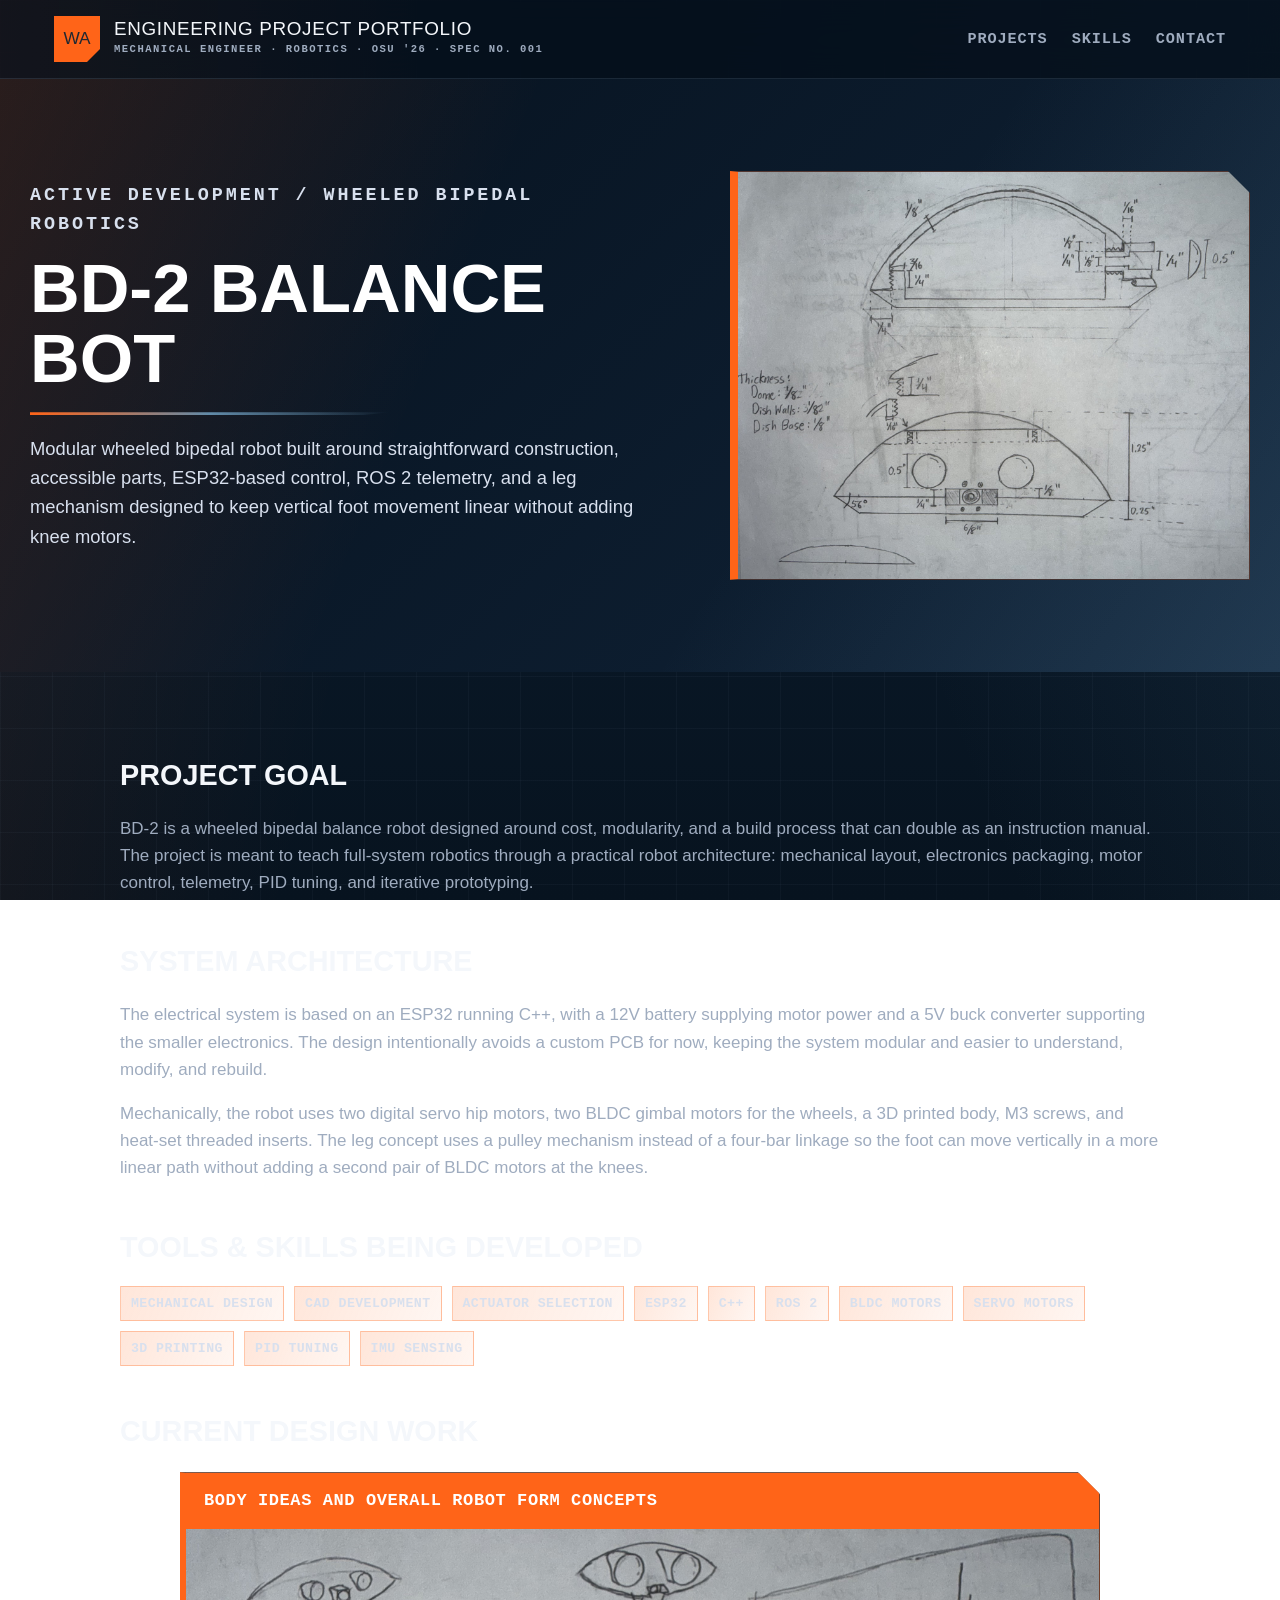
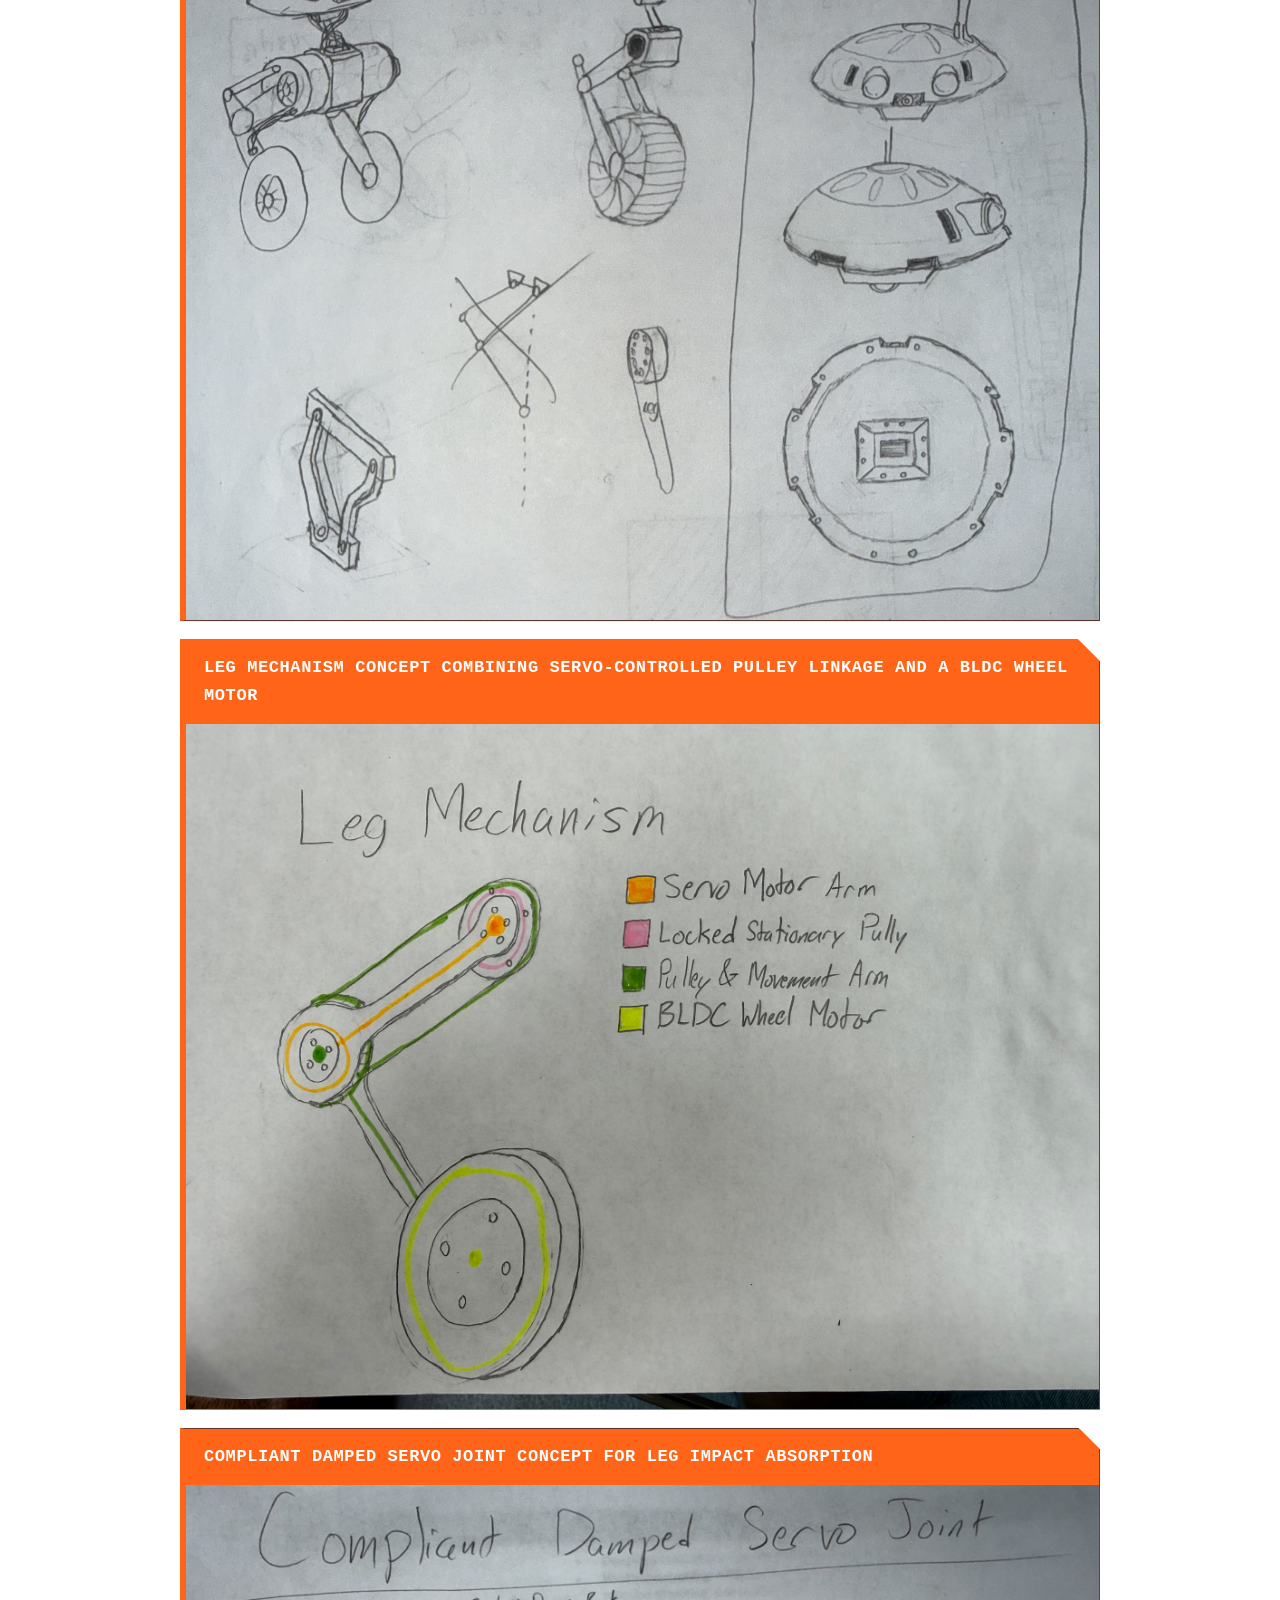
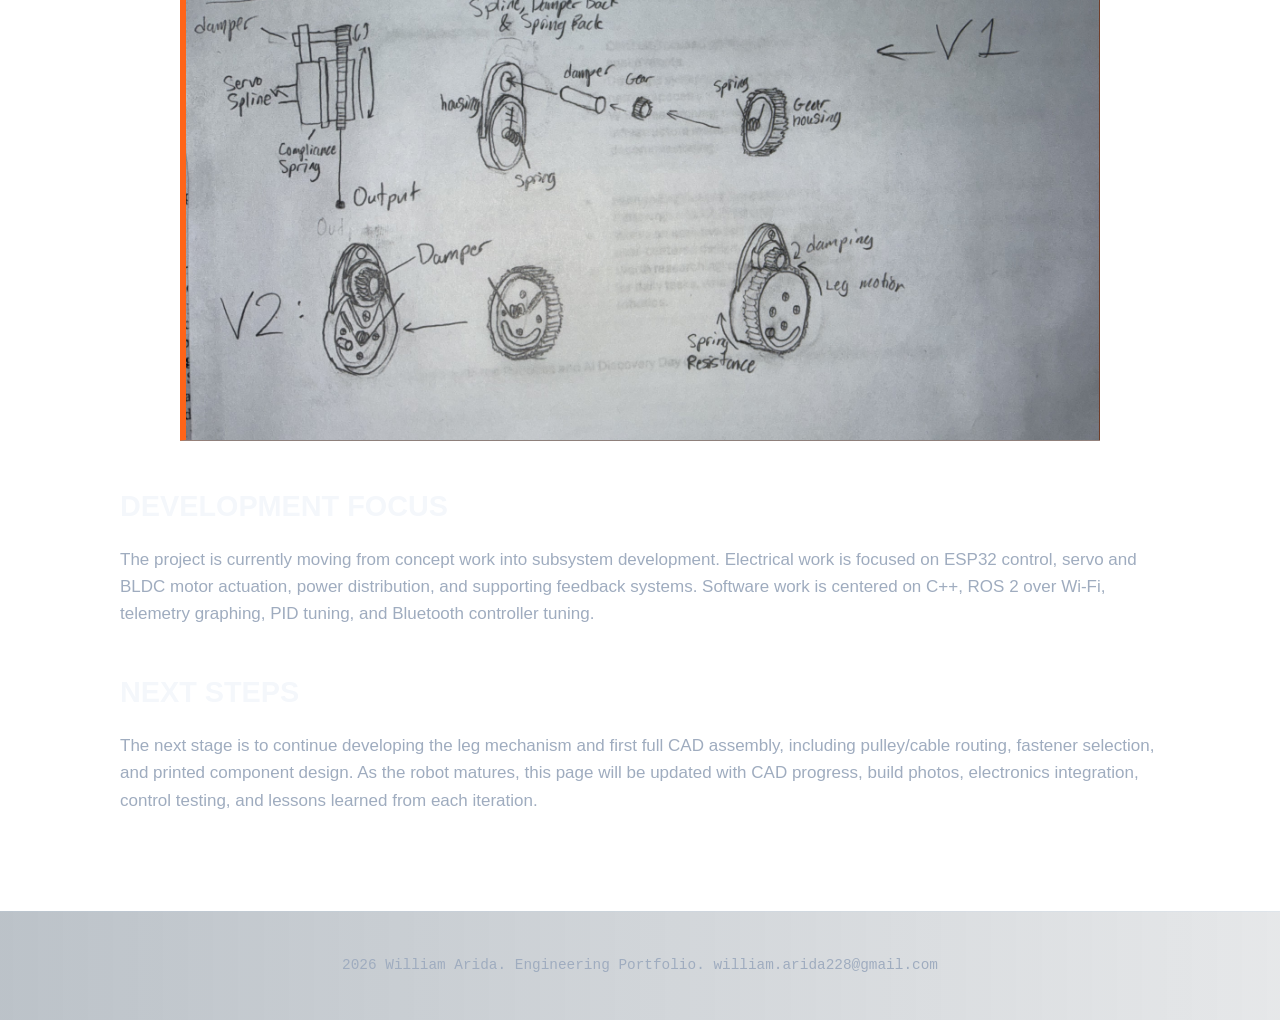
==== commit e02f6cfd: "Fix process photo caption color" ====
--- a/projects/bipedal_robot/bipedal_robot_index.html
+++ b/projects/bipedal_robot/bipedal_robot_index.html
@@ -39,7 +39,7 @@
     ]
   }
   </script>
-  <link rel="stylesheet" href="../../style.css?v=20260930-caption-contrast">
+  <link rel="stylesheet" href="../../style.css?v=20260930-white-captions-fix">
 </head>
 
 <body>
--- a/style.css
+++ b/style.css
@@ -963,12 +963,12 @@
   pointer-events: none;
 }
 
-.feature-bubble {
+.project-page .feature-bubble {
   position: relative;
   z-index: 1;
   margin: 0;
   padding: 14px 16px 14px 18px;
-  color: #f4f7fb;
+  color: #ffffff;
   font-family: var(--font-mono);
   background: var(--accent);
   border-bottom: 1px solid var(--accent);
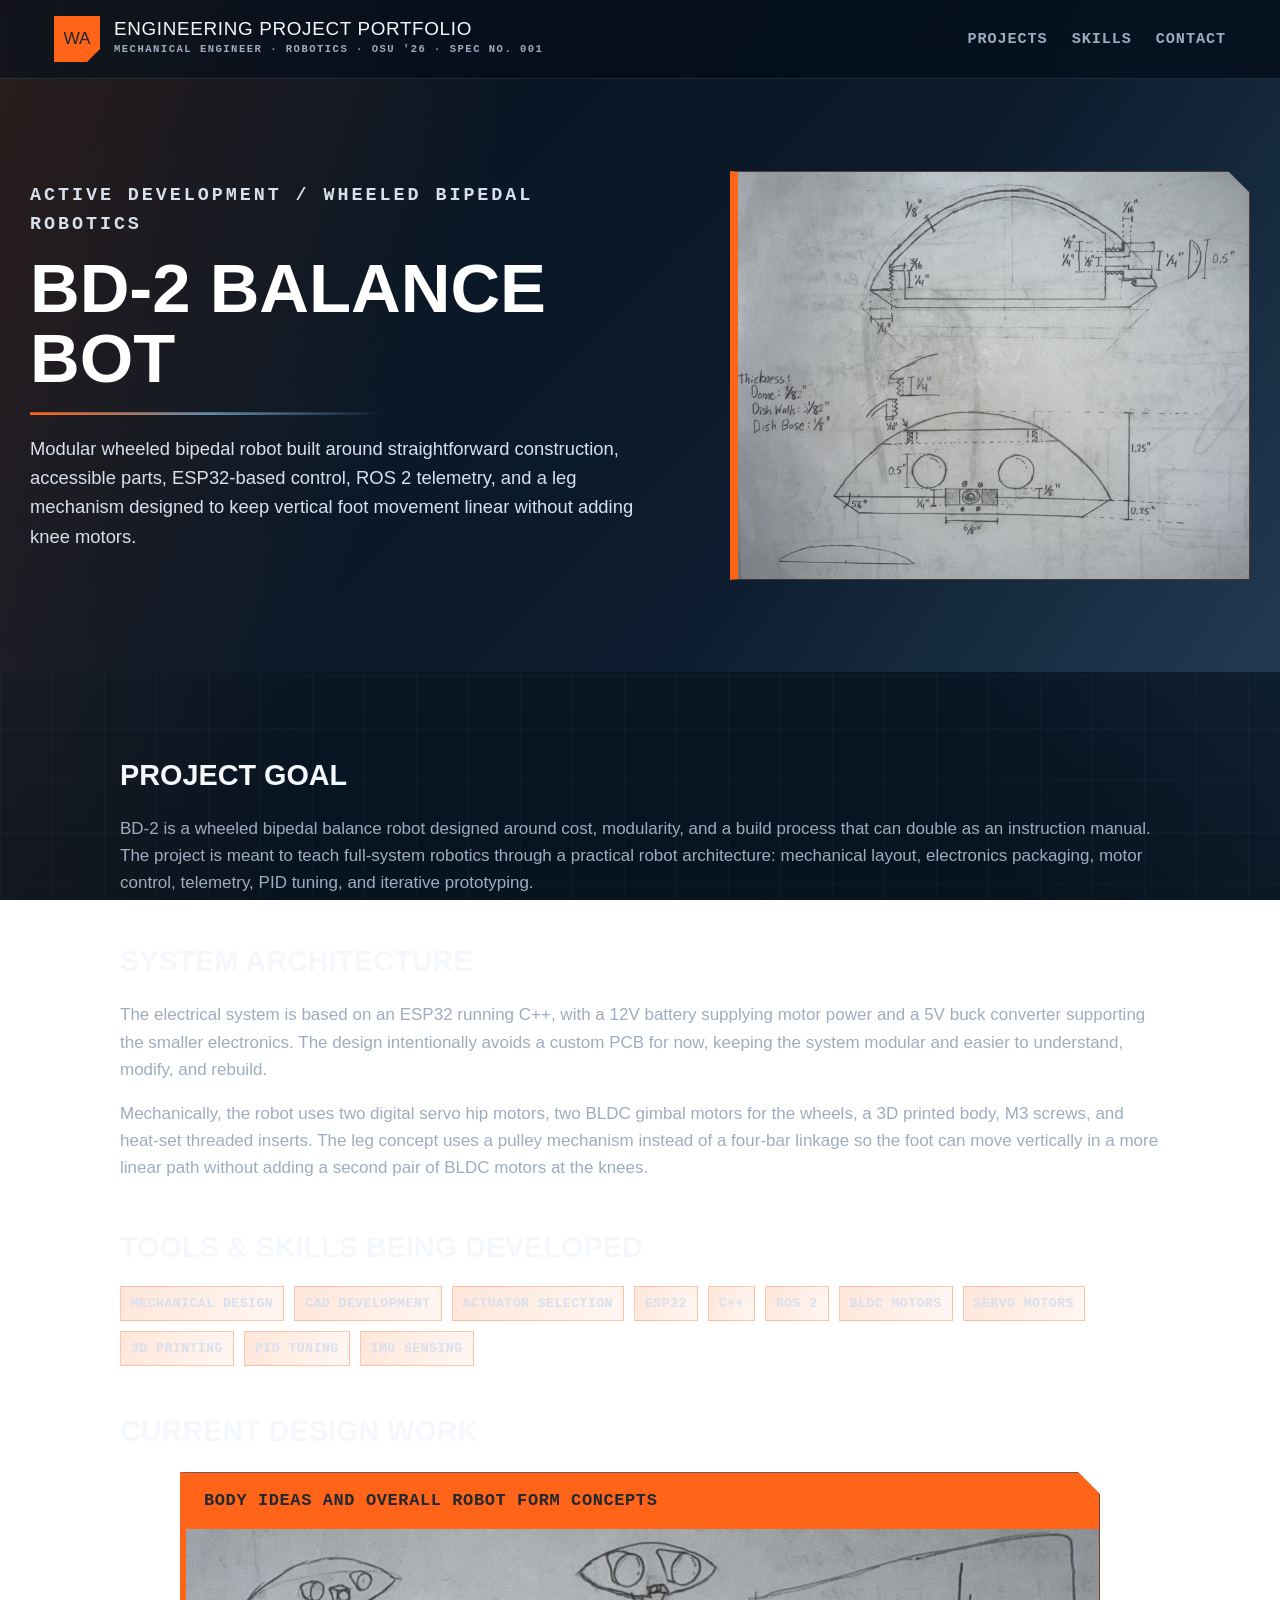
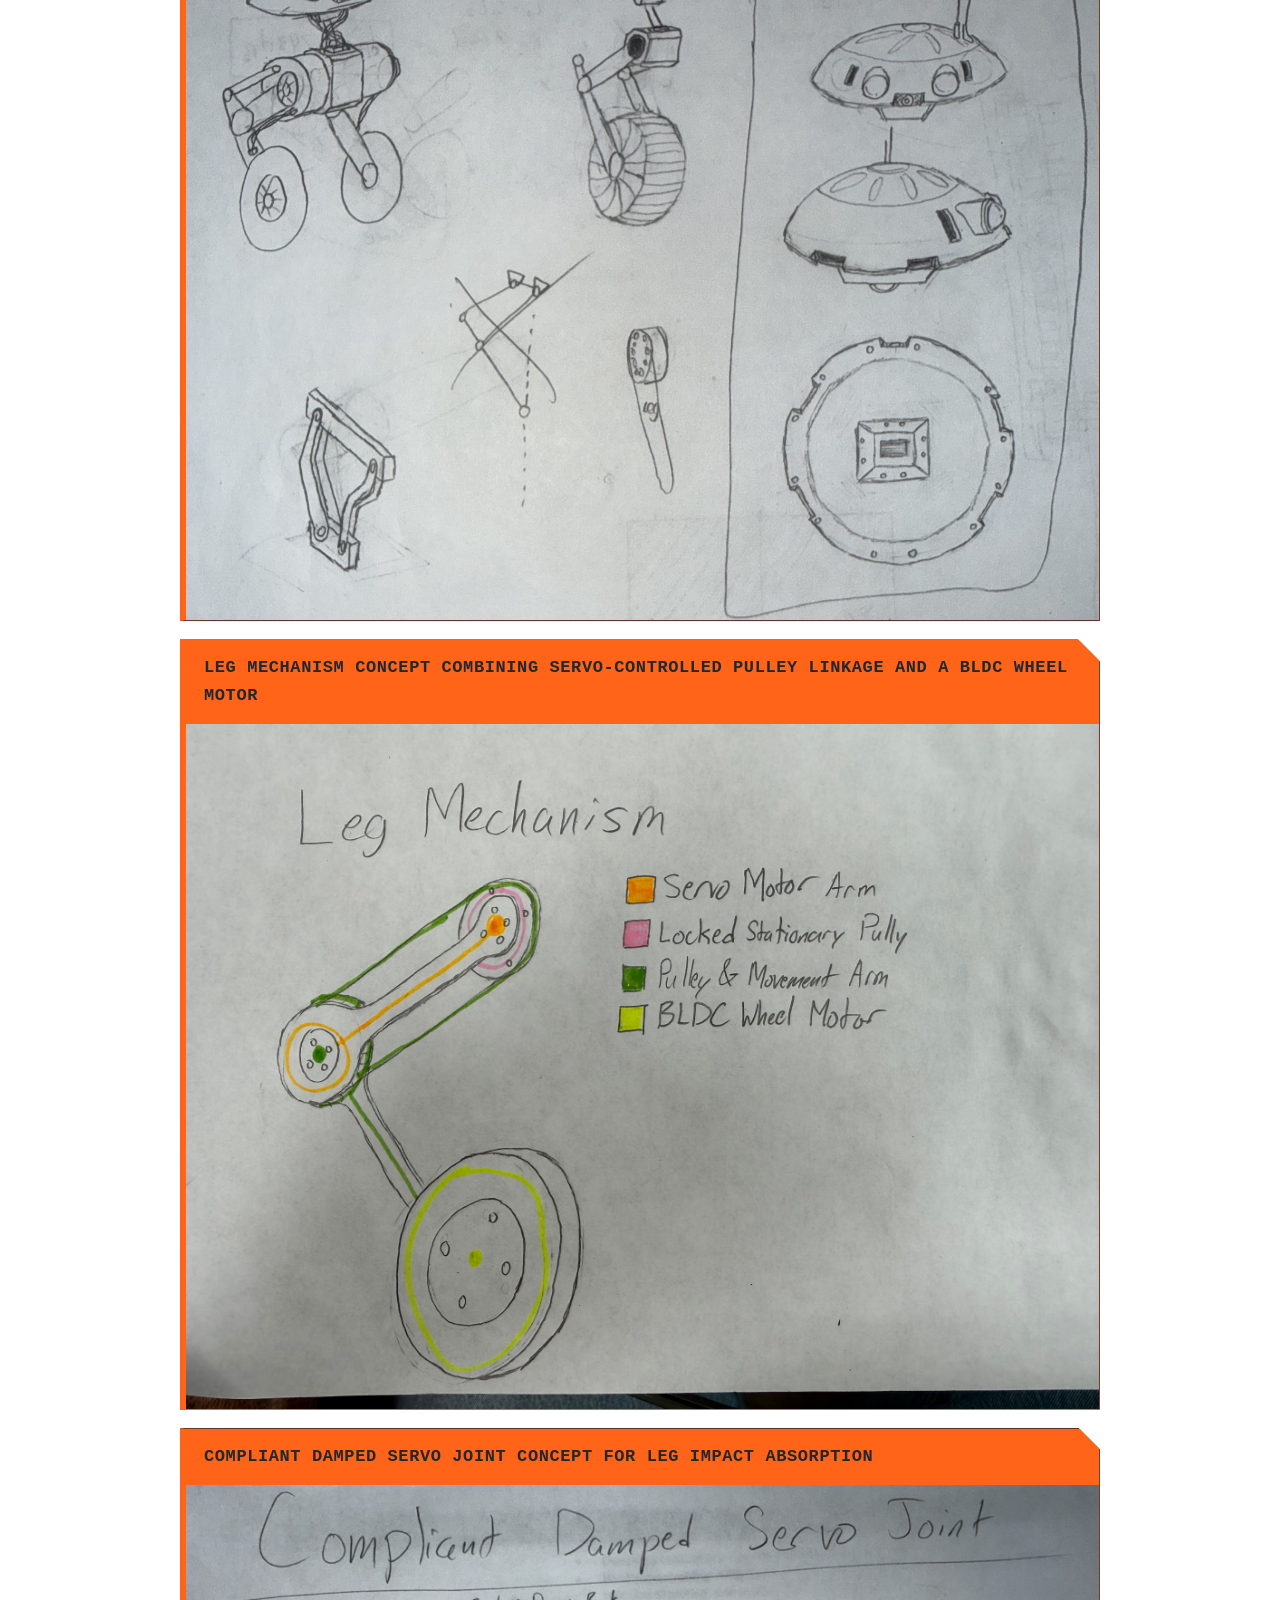
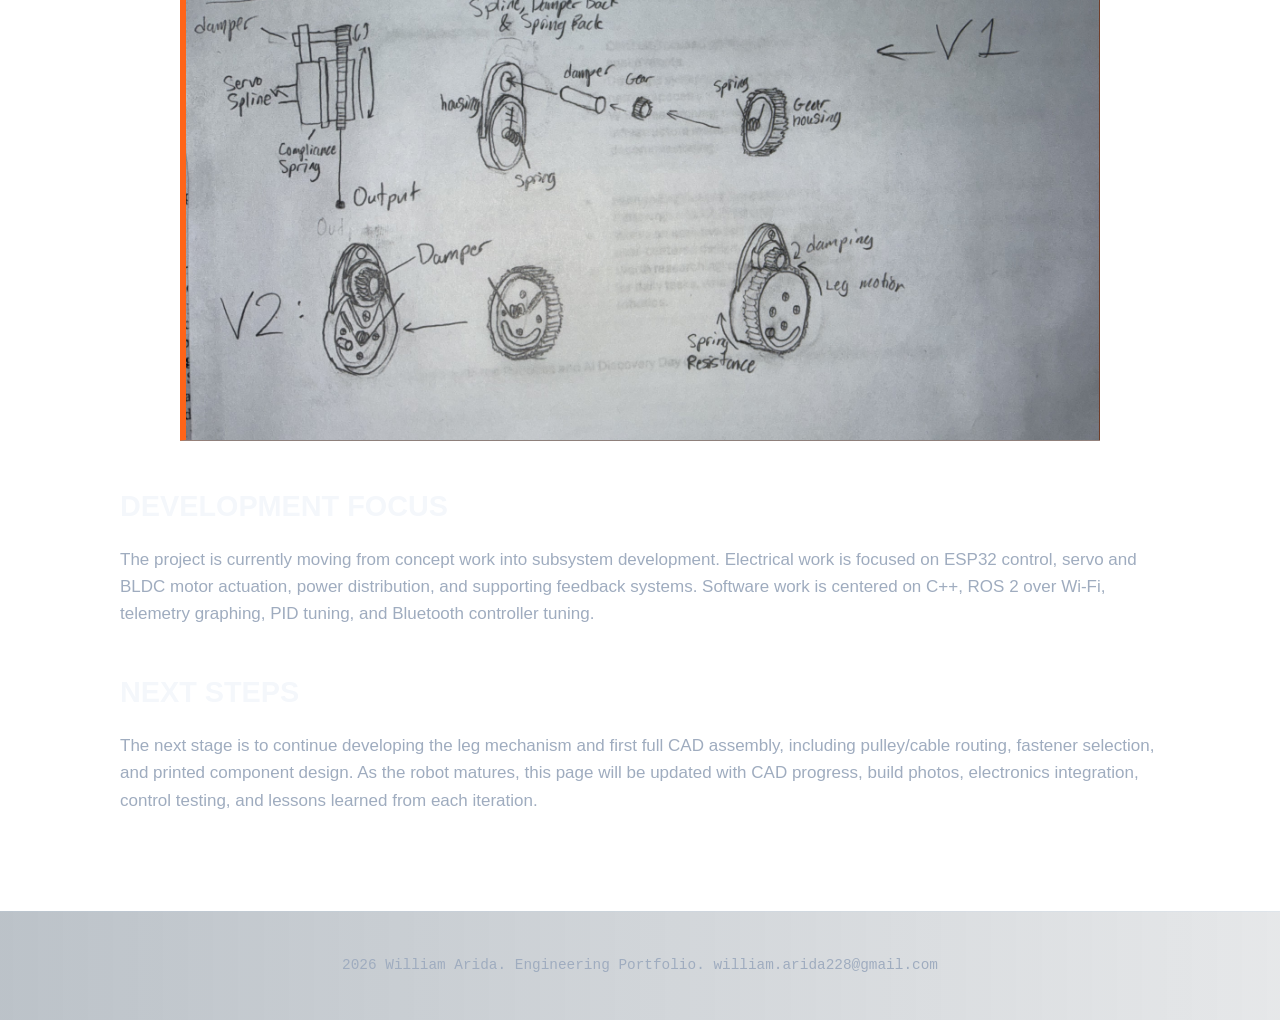
==== commit b3e43e39: "Match process caption title color" ====
--- a/projects/bipedal_robot/bipedal_robot_index.html
+++ b/projects/bipedal_robot/bipedal_robot_index.html
@@ -39,7 +39,7 @@
     ]
   }
   </script>
-  <link rel="stylesheet" href="../../style.css?v=20260930-white-captions-fix">
+  <link rel="stylesheet" href="../../style.css?v=20260930-dark-captions">
 </head>
 
 <body>
--- a/style.css
+++ b/style.css
@@ -968,7 +968,7 @@
   z-index: 1;
   margin: 0;
   padding: 14px 16px 14px 18px;
-  color: #ffffff;
+  color: var(--action-text);
   font-family: var(--font-mono);
   background: var(--accent);
   border-bottom: 1px solid var(--accent);
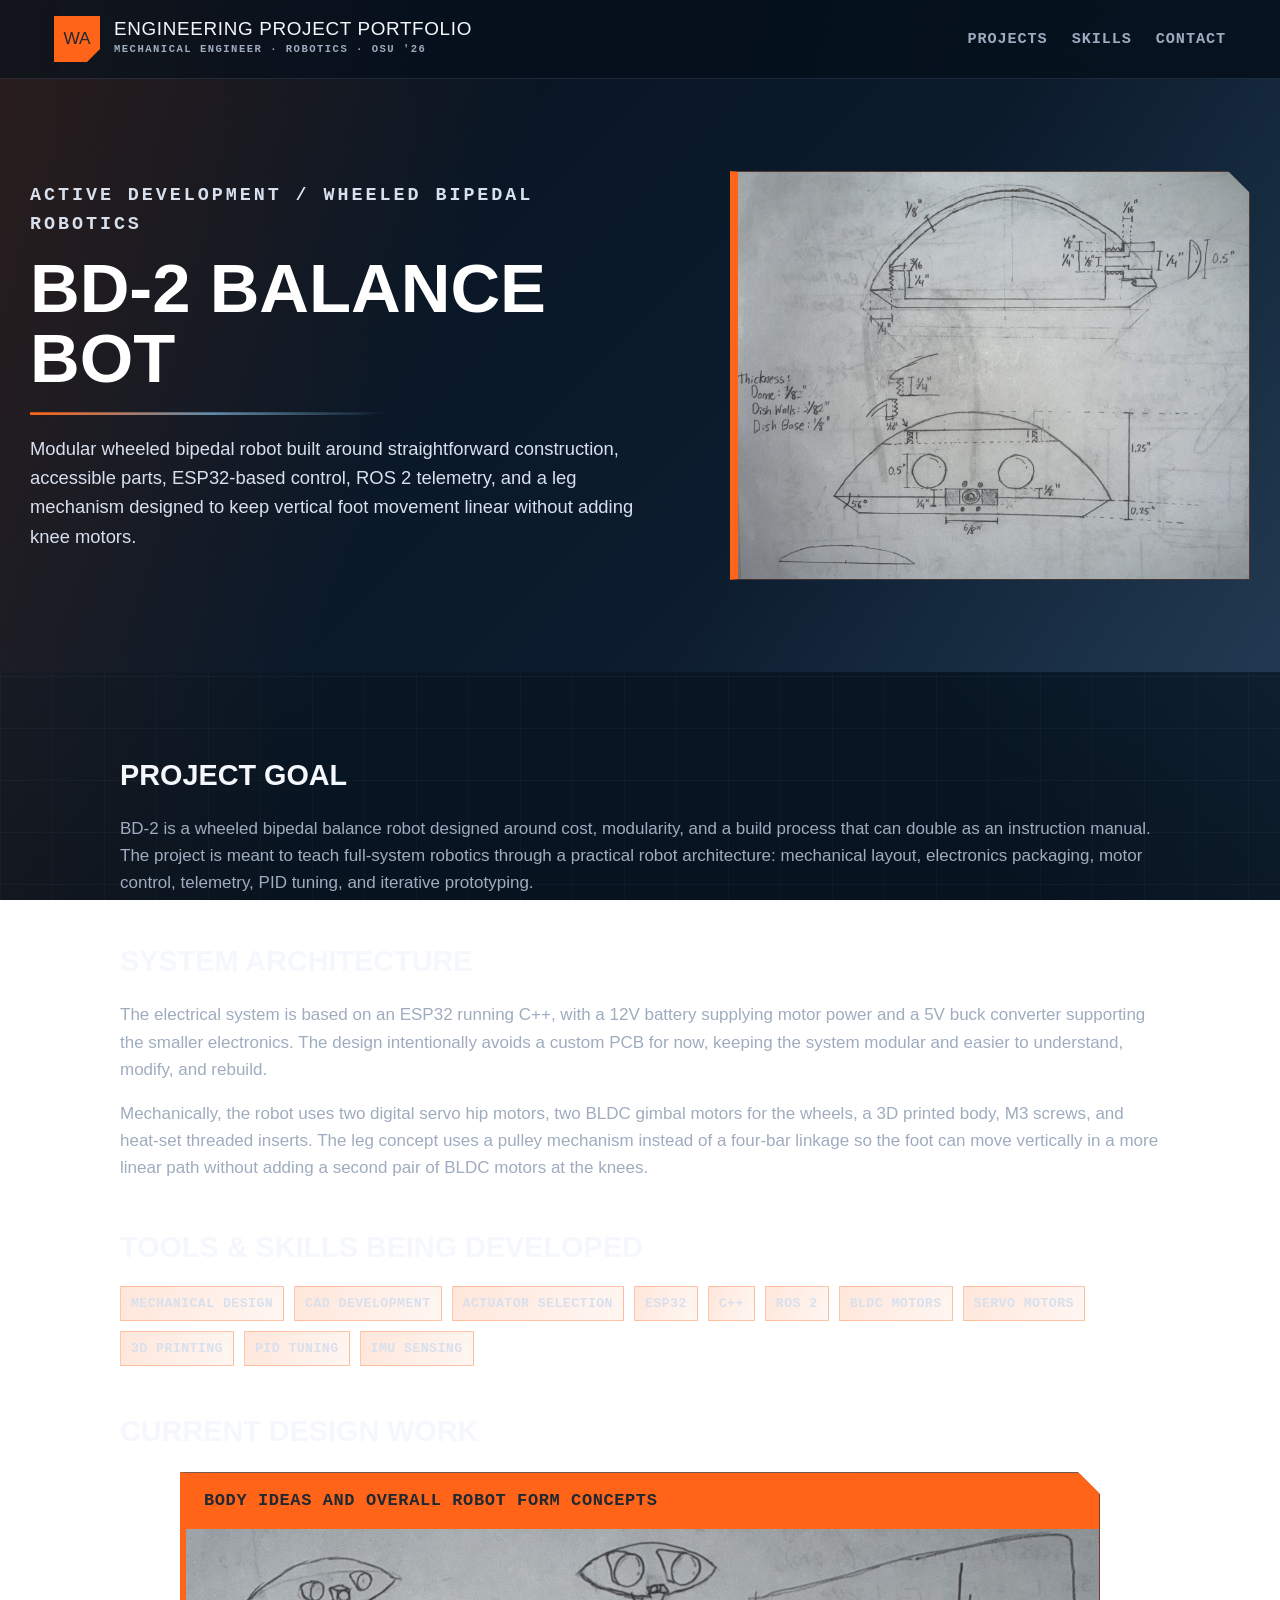
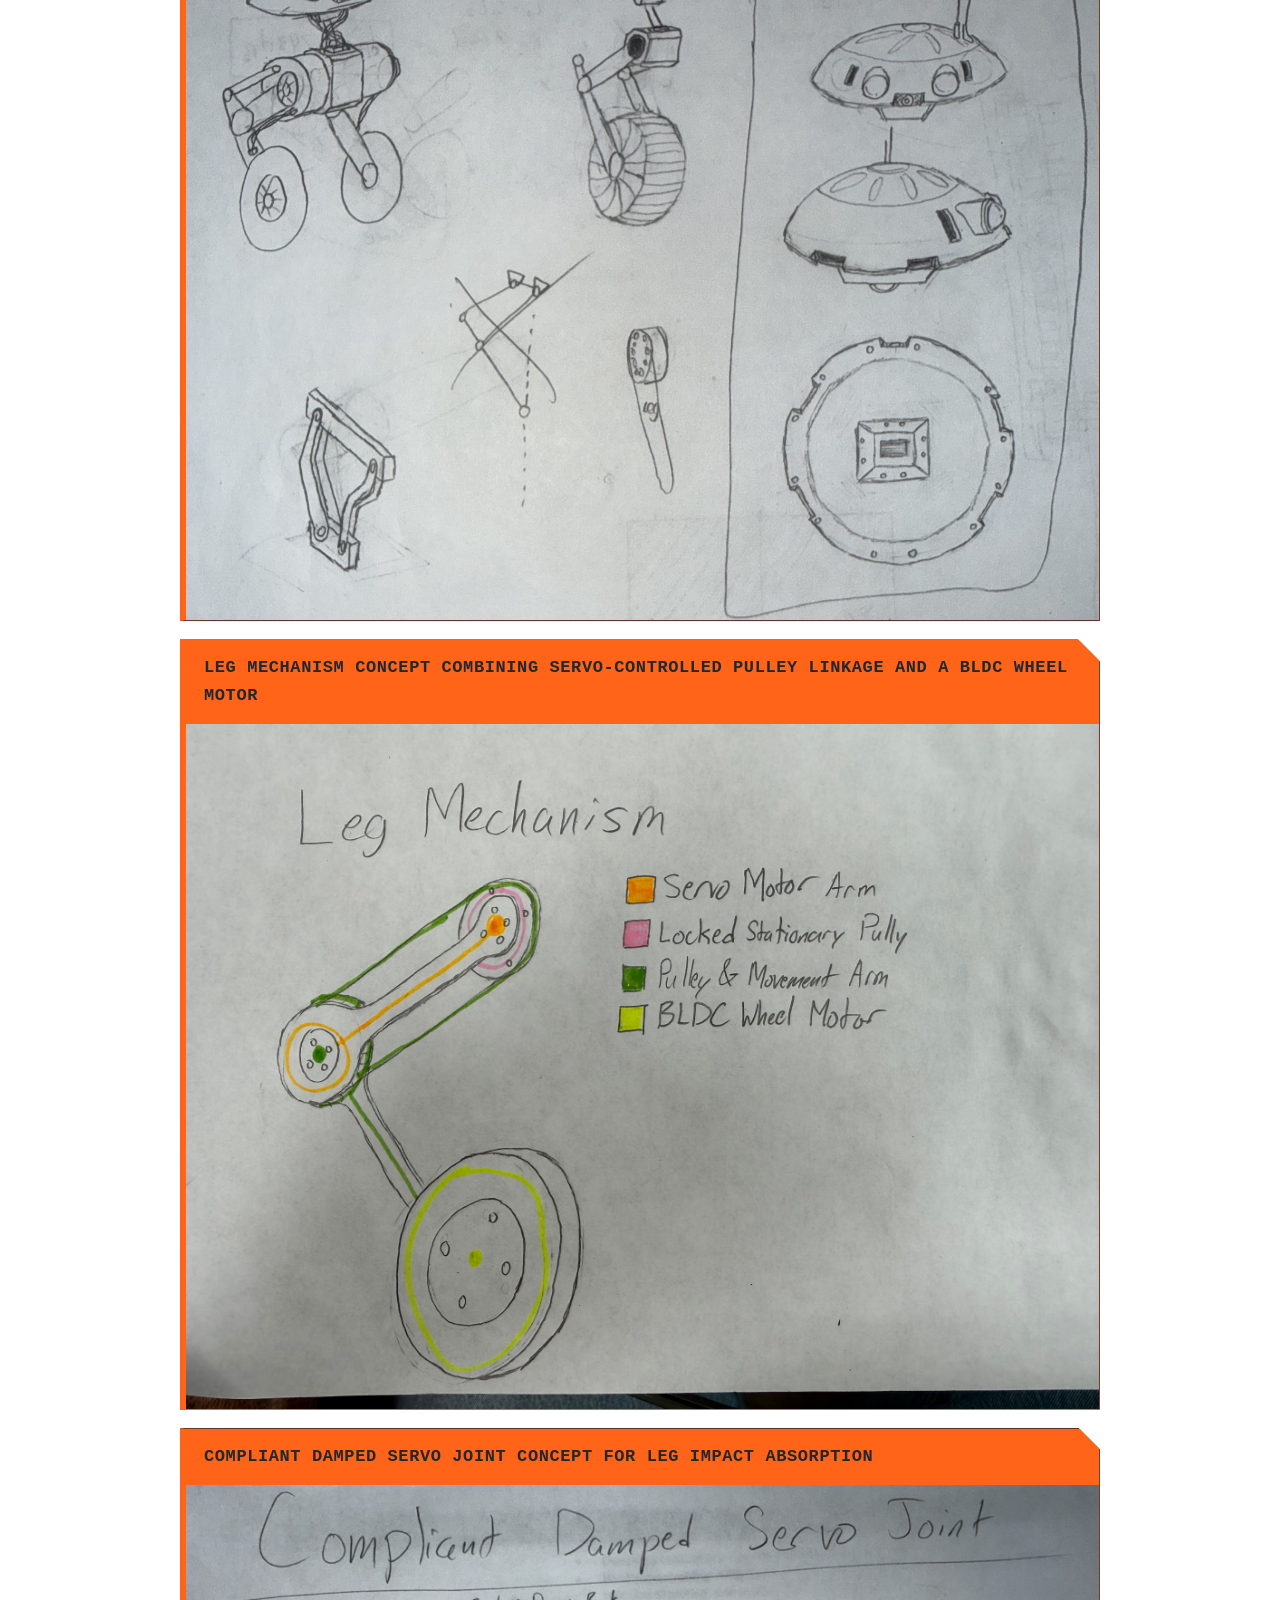
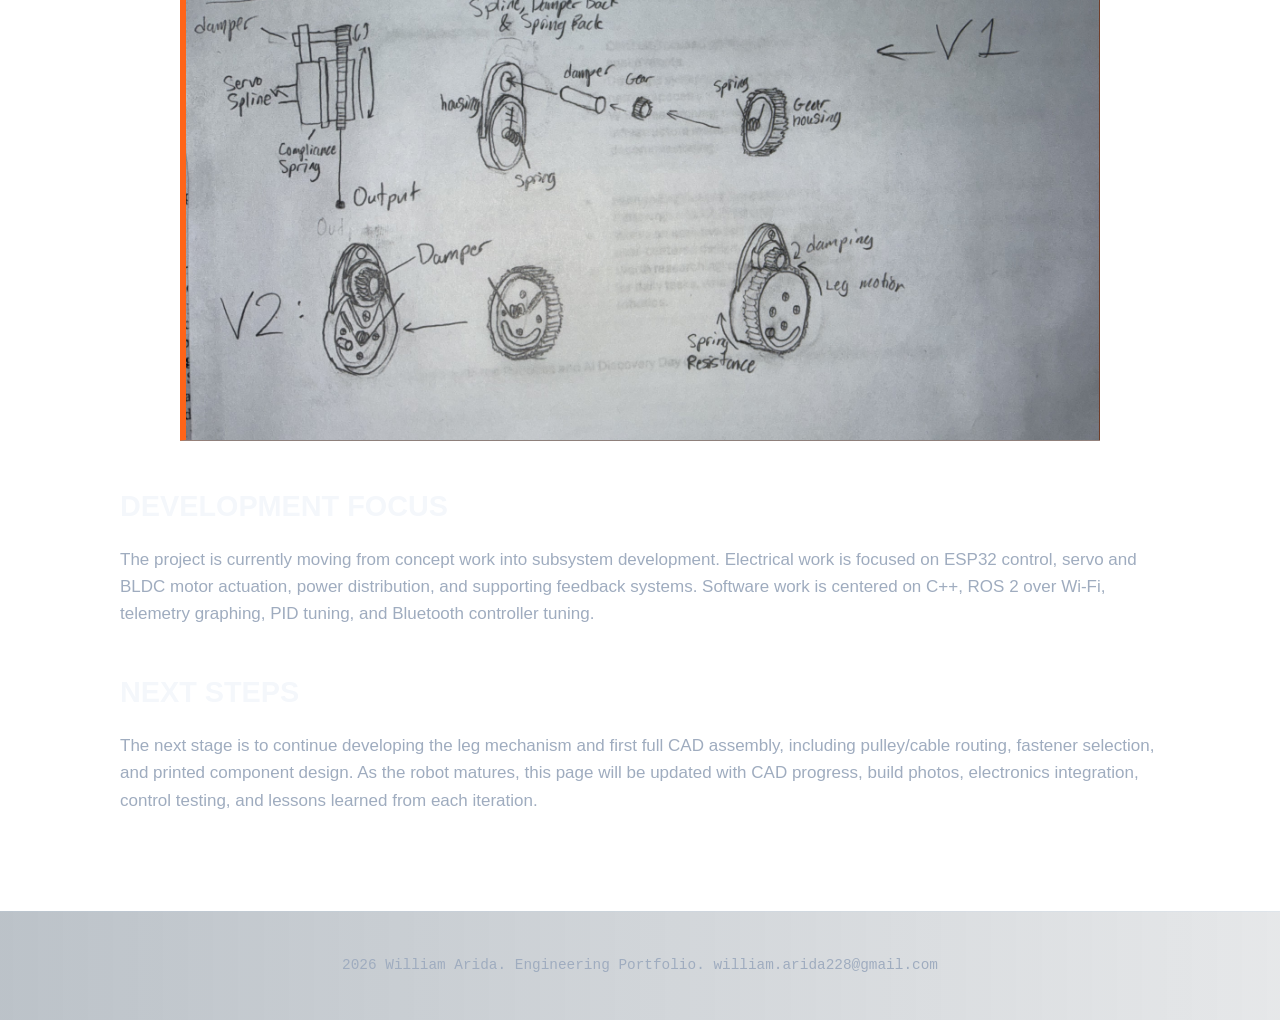
==== commit d94e3042: "Update bipedal_robot_index.html" ====
--- a/projects/bipedal_robot/bipedal_robot_index.html
+++ b/projects/bipedal_robot/bipedal_robot_index.html
@@ -39,7 +39,7 @@
     ]
   }
   </script>
-  <link rel="stylesheet" href="../../style.css?v=20260930-dark-captions">
+  <link rel="stylesheet" href="../../style.css?v=20260930-feature-frame-fit">
 </head>
 
 <body>
@@ -49,7 +49,7 @@
         <span class="logo-badge">WA</span>
         <span class="logo-copy">
           <span class="logo-title">Engineering Project Portfolio</span>
-          <span class="logo-subtitle">Mechanical Engineer · Robotics · OSU '26 · Spec No. 001</span>
+          <span class="logo-subtitle">Mechanical Engineer · Robotics · OSU '26</span>
         </span>
       </a>
 
--- a/style.css
+++ b/style.css
@@ -919,6 +919,7 @@
   display: grid;
   grid-template-columns: repeat(2, minmax(0, 1fr));
   gap: 18px;
+  align-items: start;
   margin-top: 18px;
 }
 
@@ -932,6 +933,7 @@
 .project-feature-column {
   display: grid;
   gap: 18px;
+  align-content: start;
 }
 
 .project-feature-item {
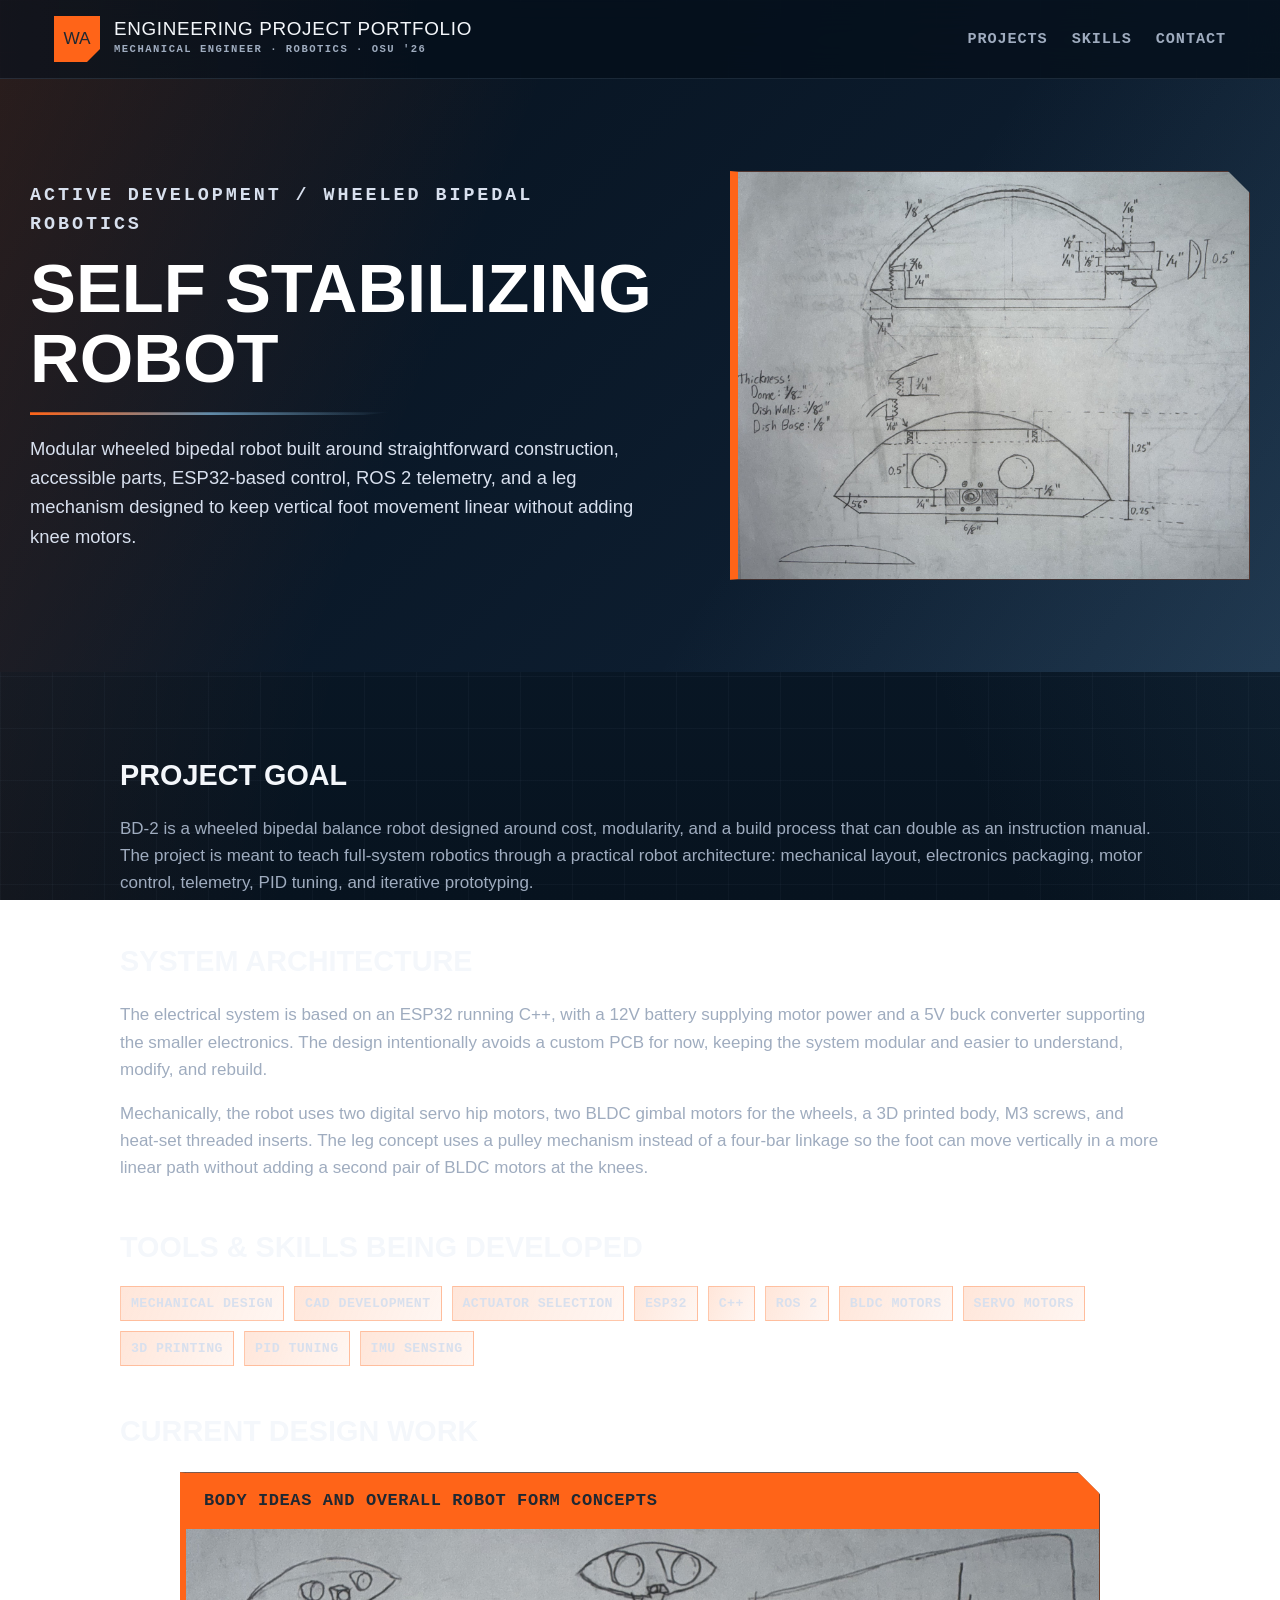
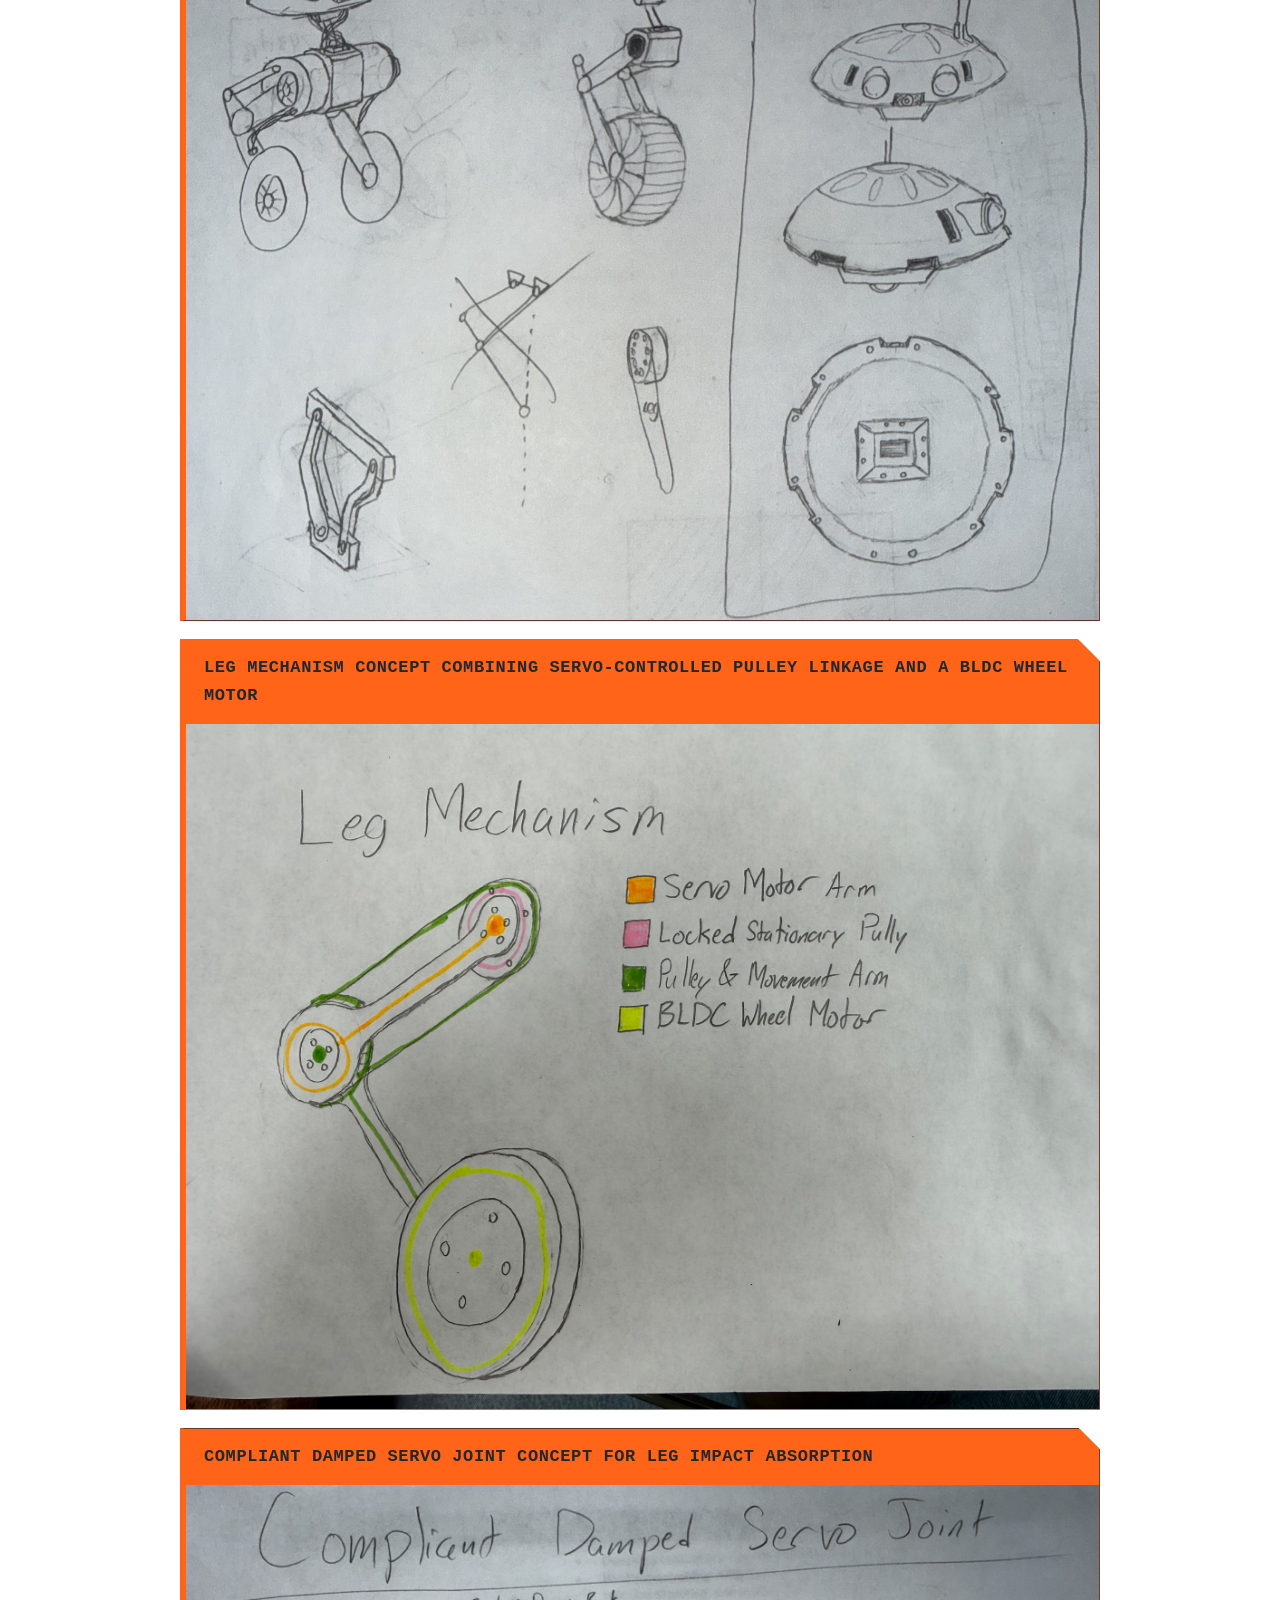
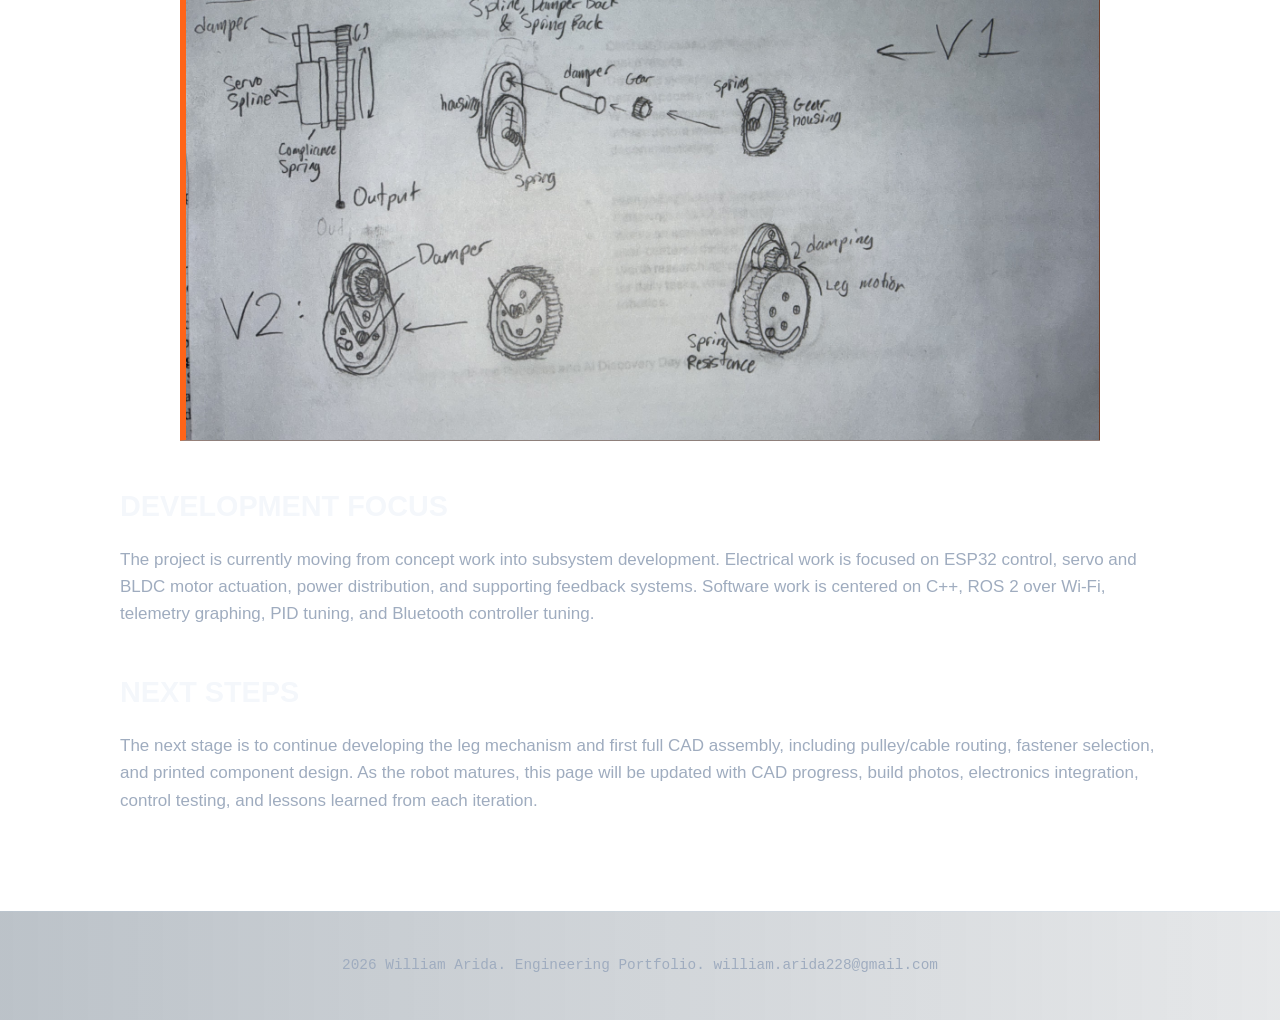
==== commit 408bbc42: "Update bipedal_robot_index.html" ====
--- a/projects/bipedal_robot/bipedal_robot_index.html
+++ b/projects/bipedal_robot/bipedal_robot_index.html
@@ -66,7 +66,7 @@
       <div class="project-hero-with-image">
         <div class="project-hero-copy">
           <p class="eyebrow">Active Development / Wheeled Bipedal Robotics</p>
-          <h1>BD-2 Balance Bot</h1>
+          <h1>Self Stabilizing Robot</h1>
           <p>
             Modular wheeled bipedal robot built around straightforward construction, accessible parts,
             ESP32-based control, ROS 2 telemetry, and a leg mechanism designed to keep vertical foot
